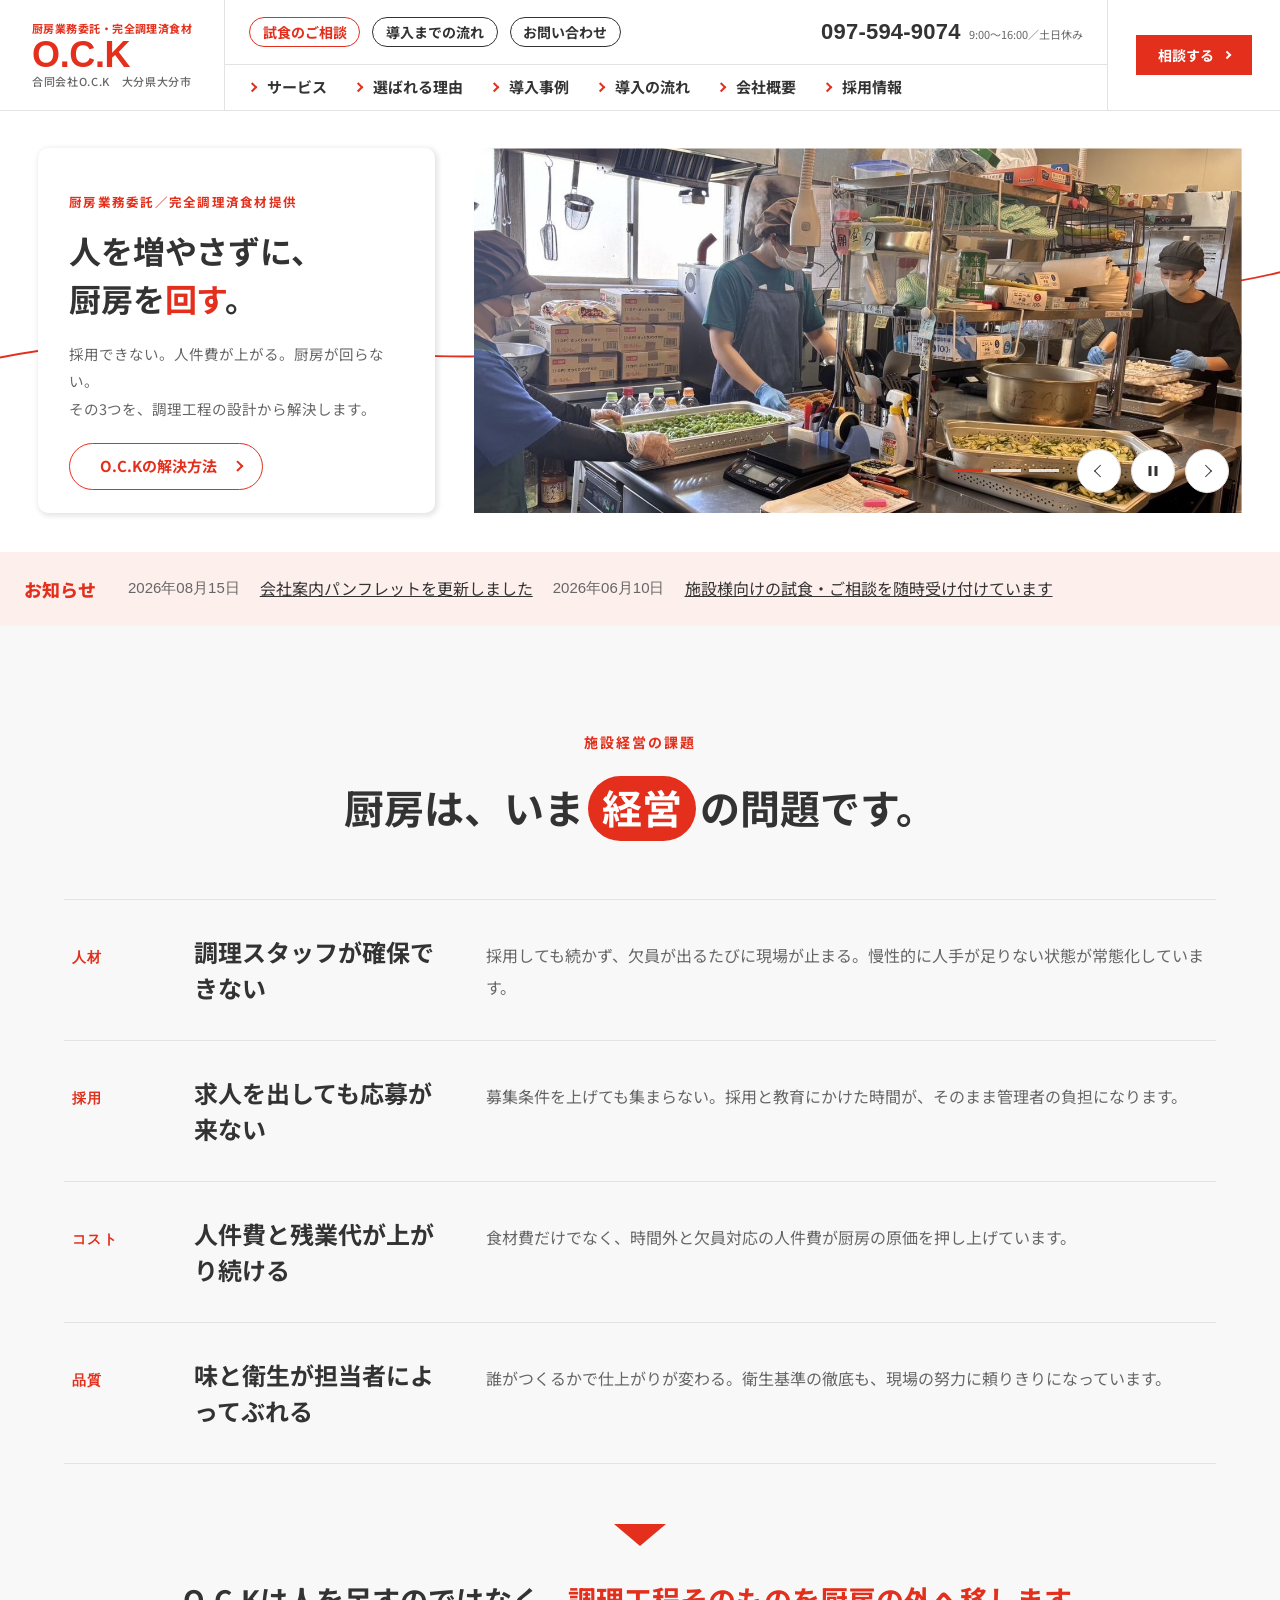
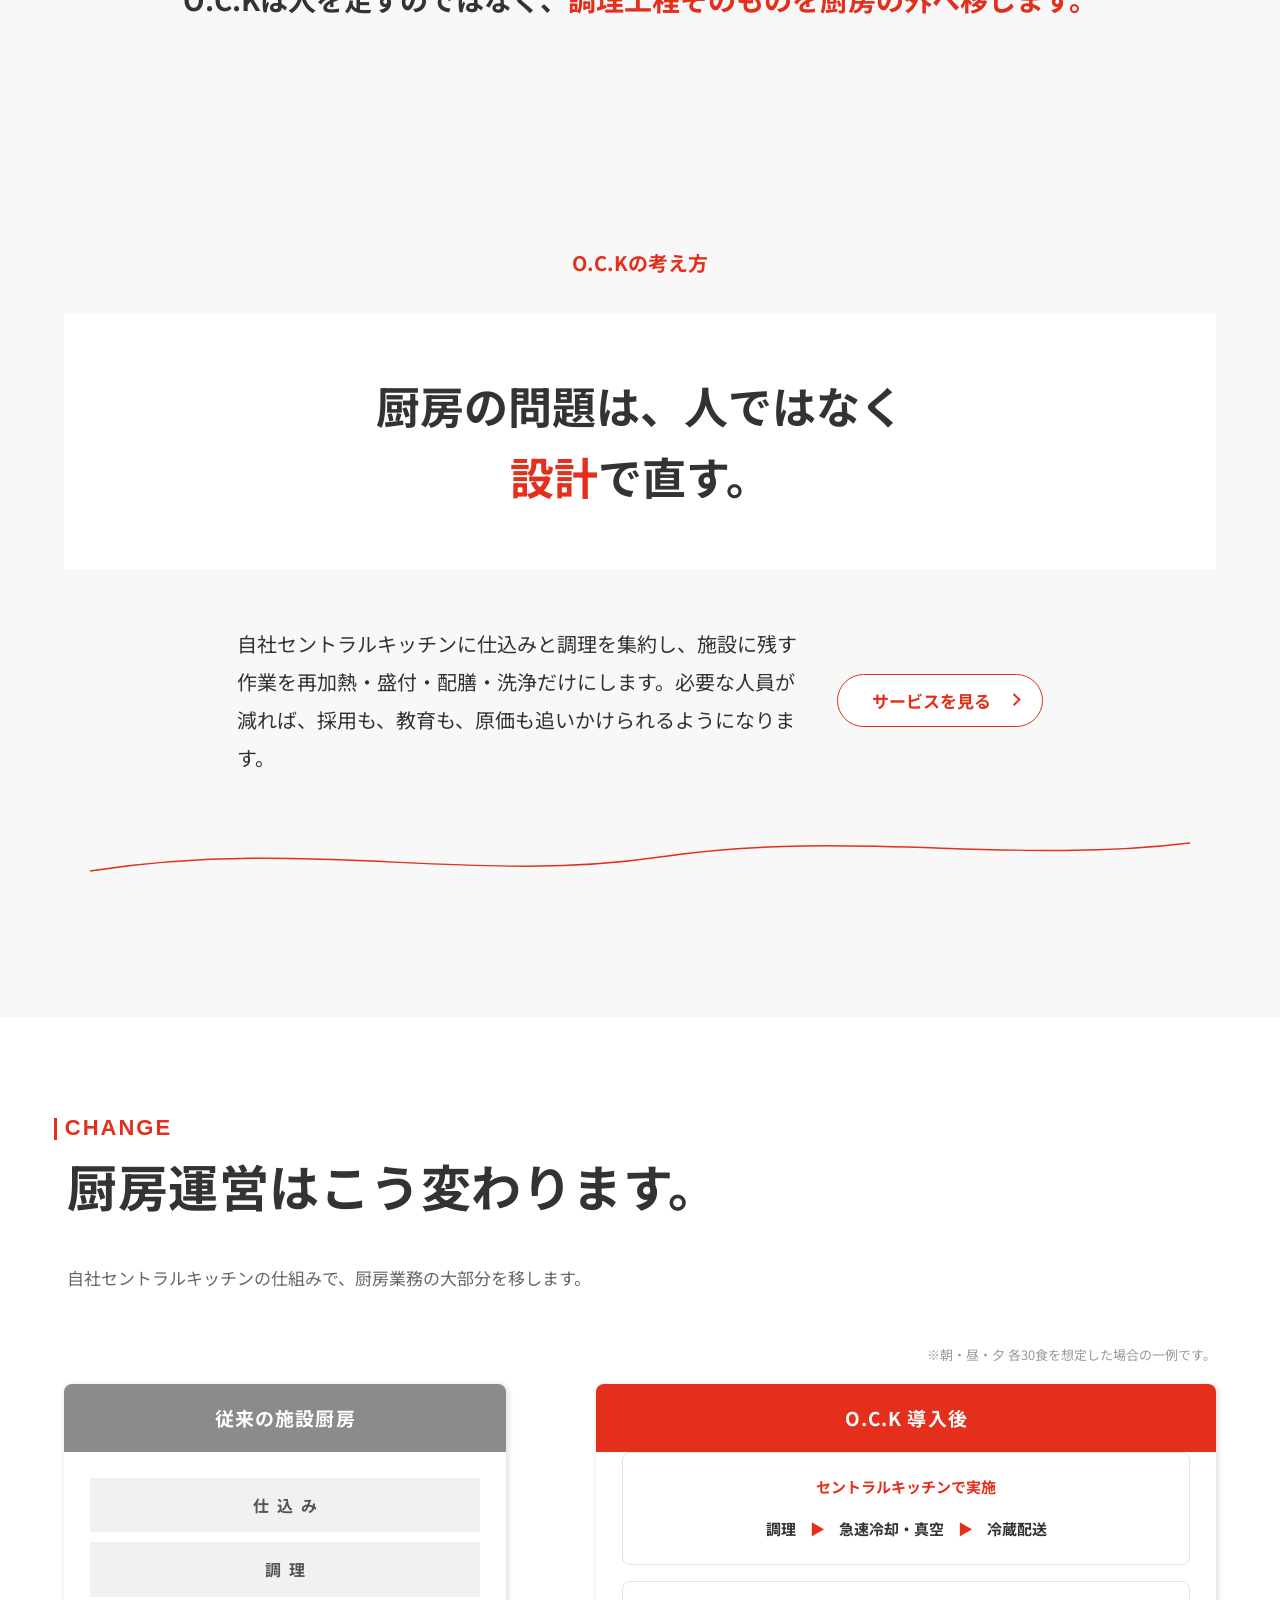
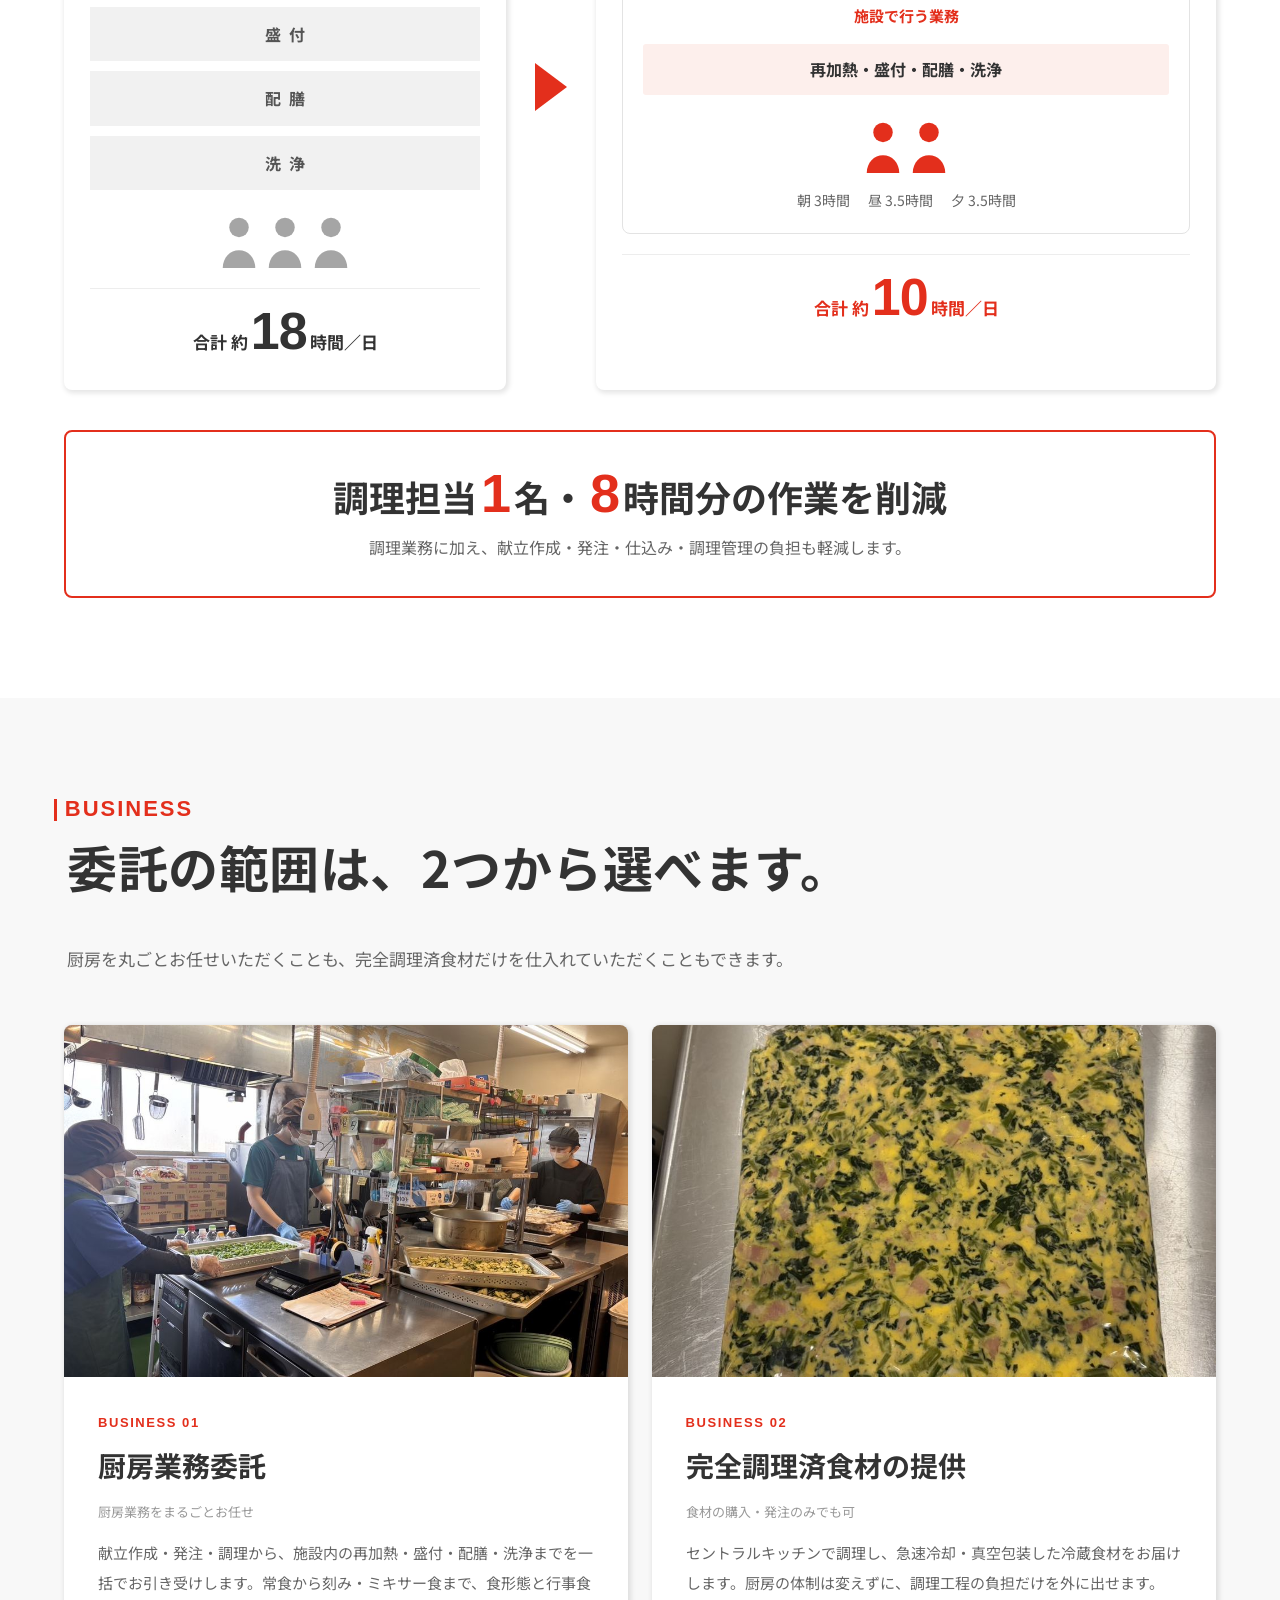
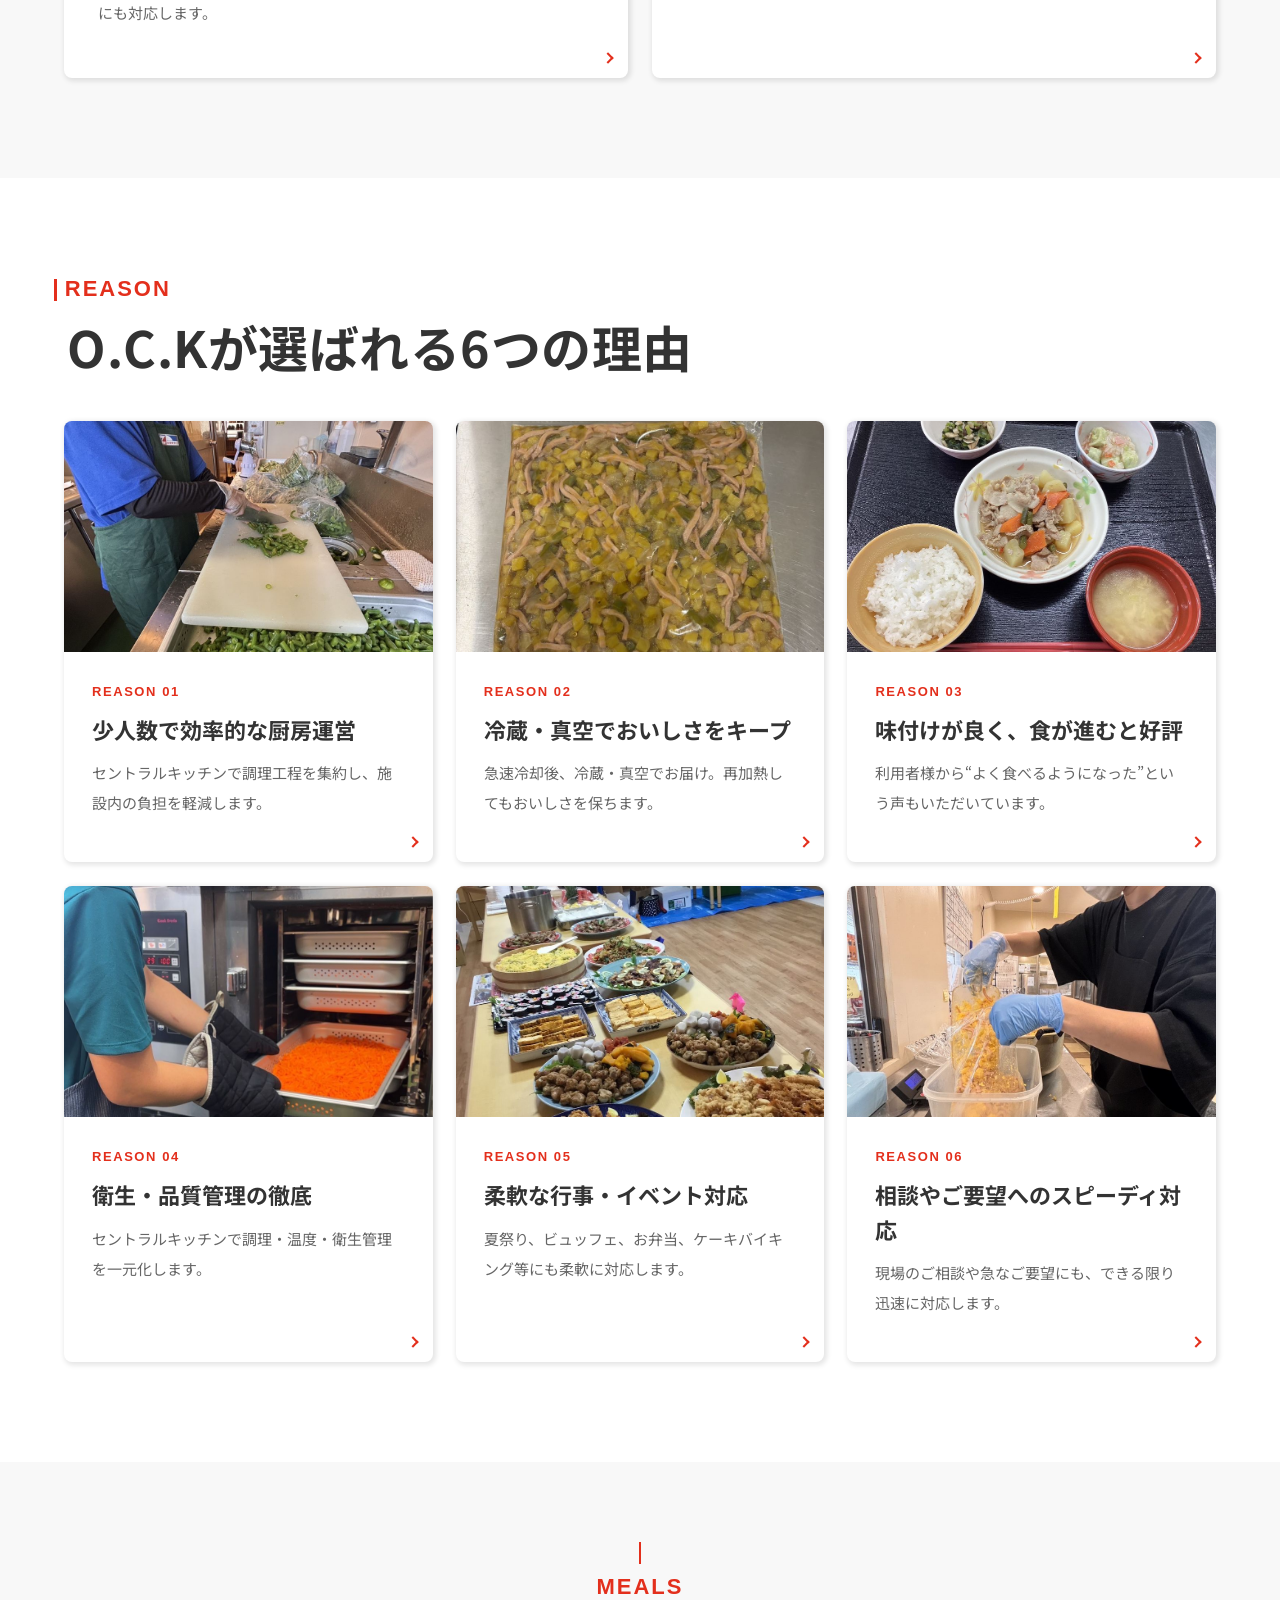
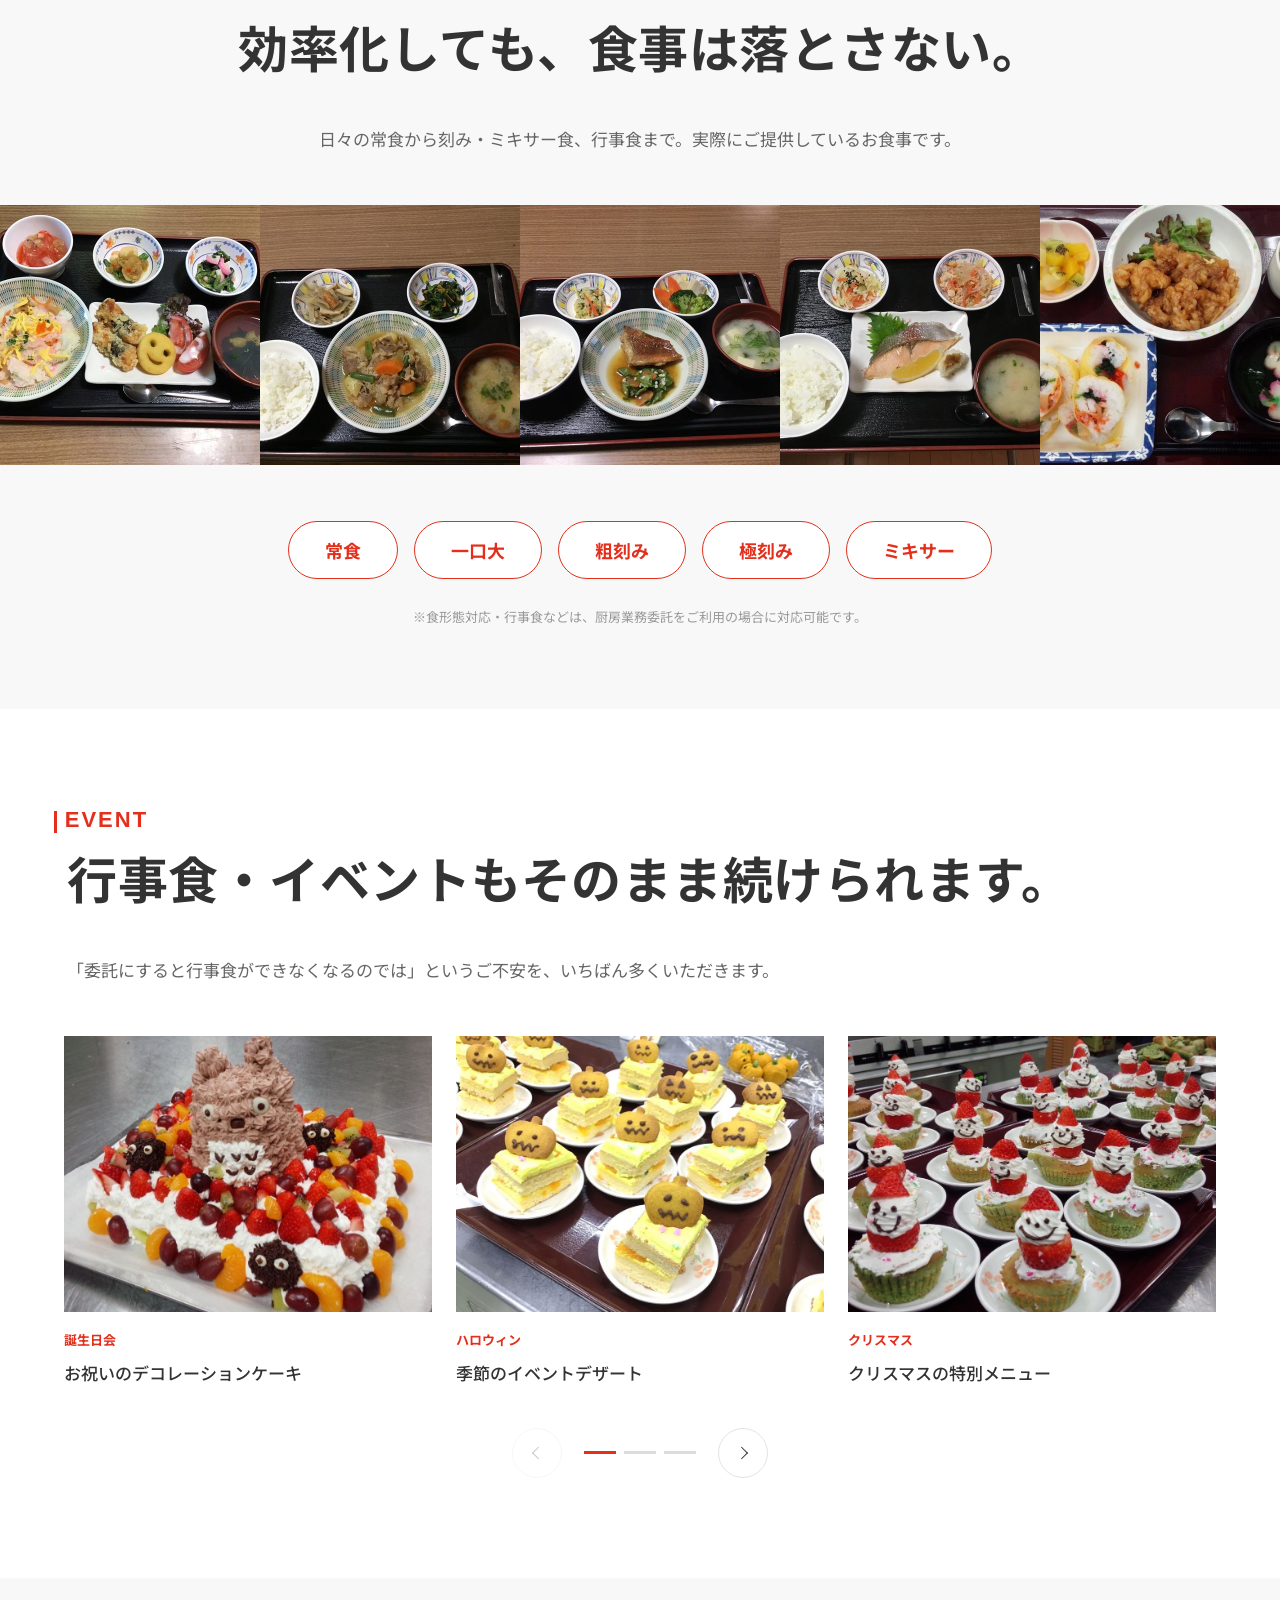
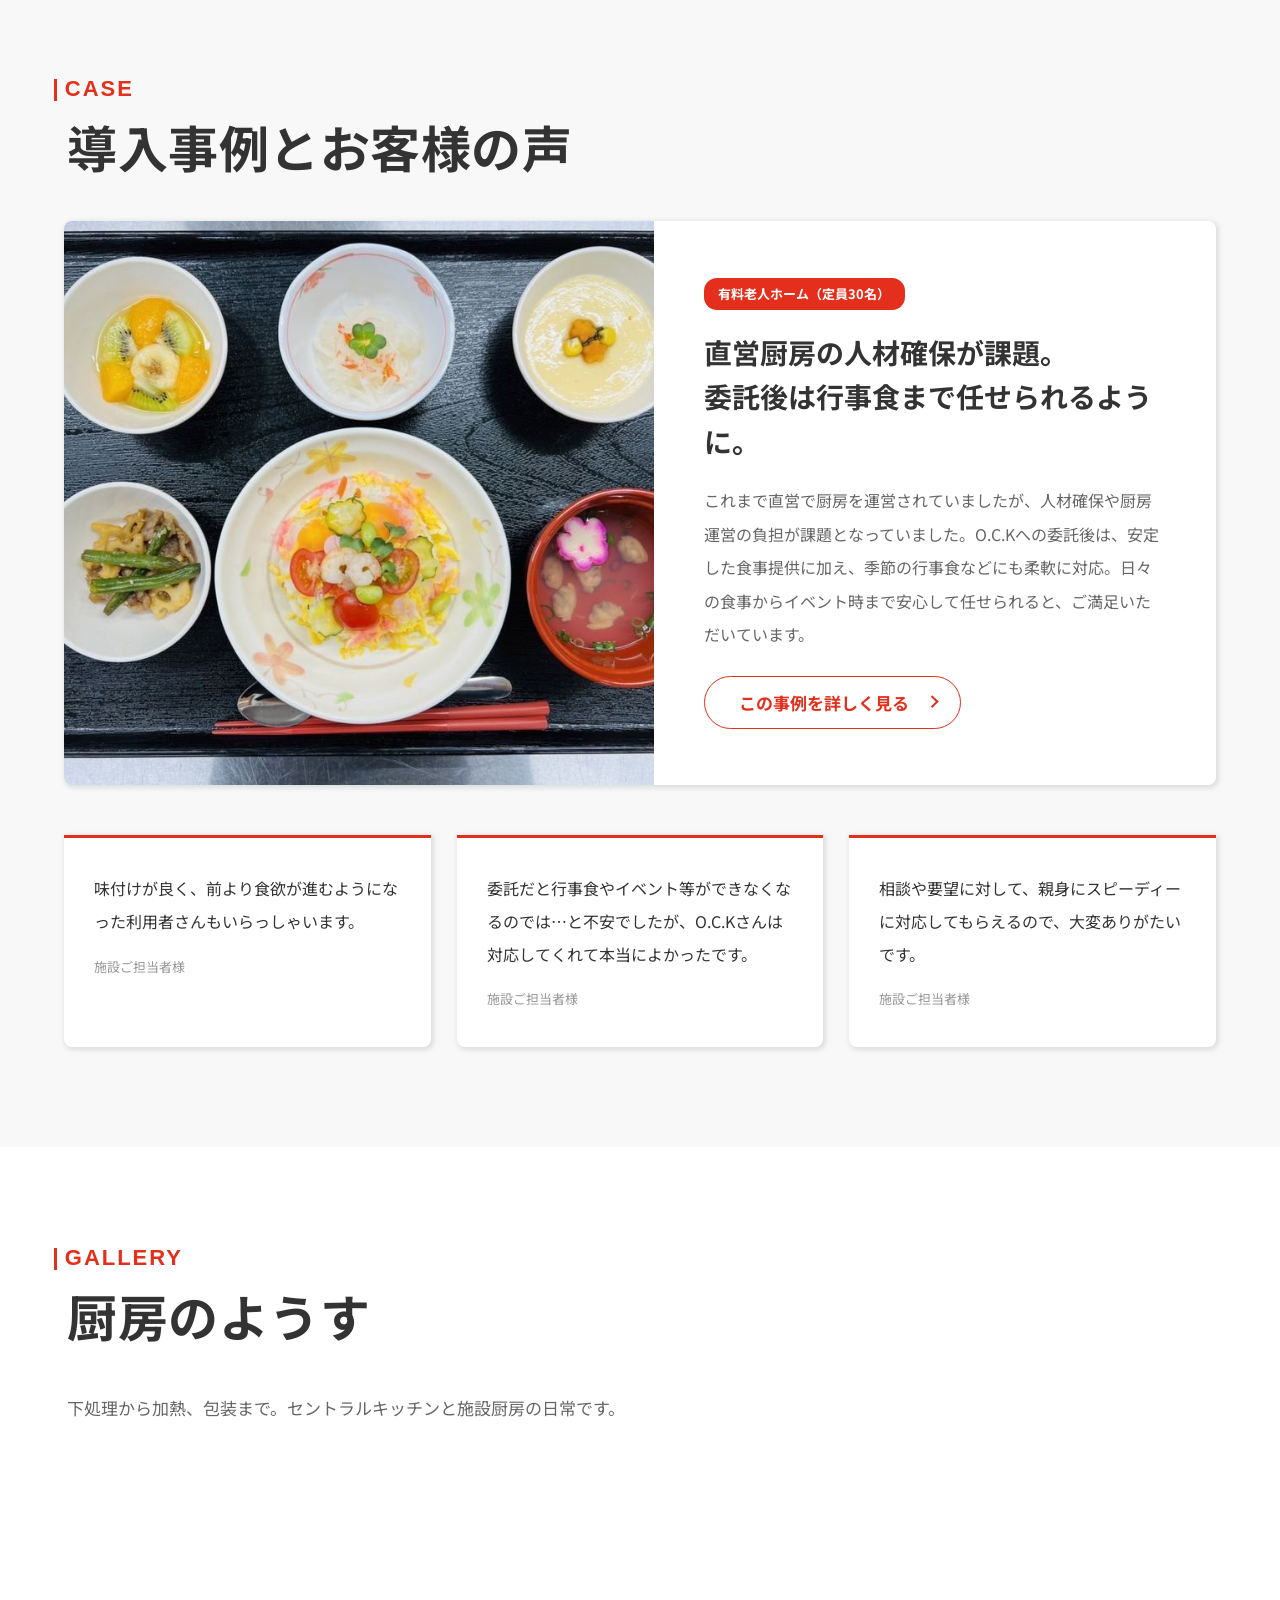
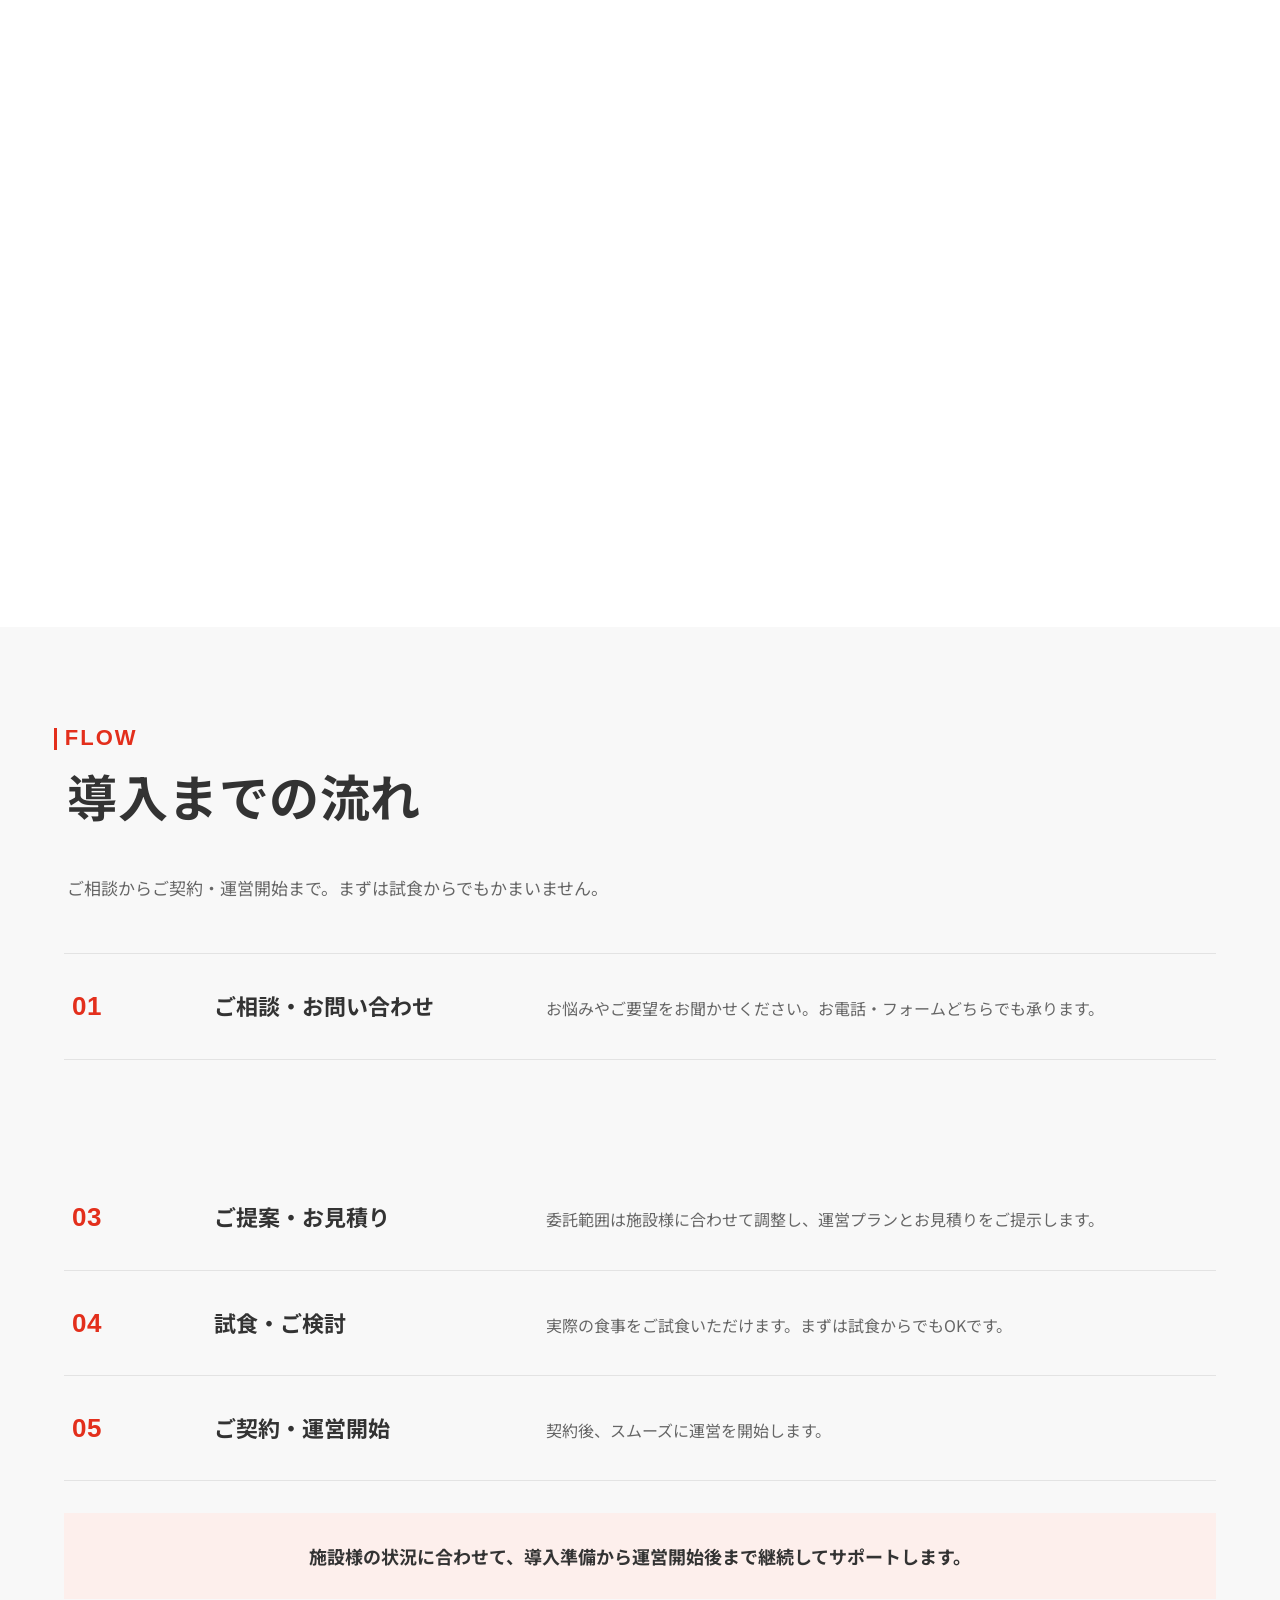
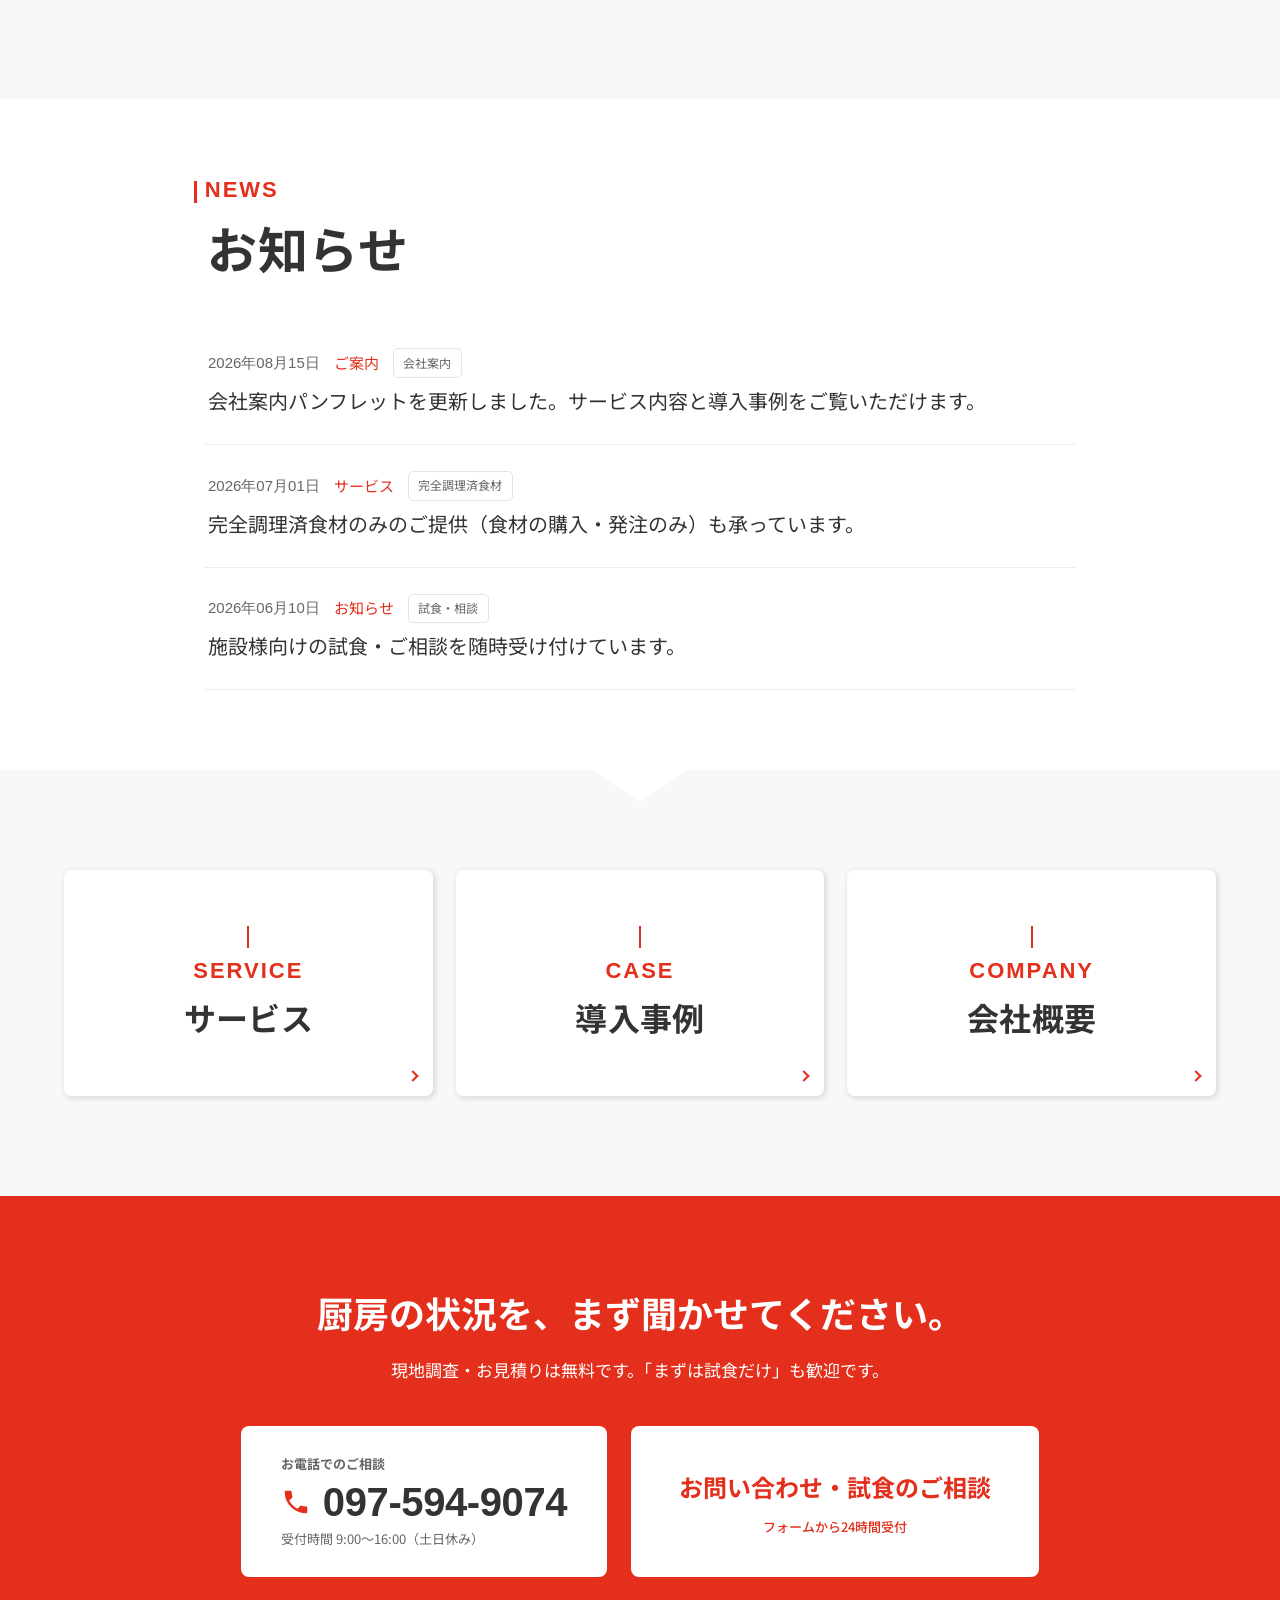
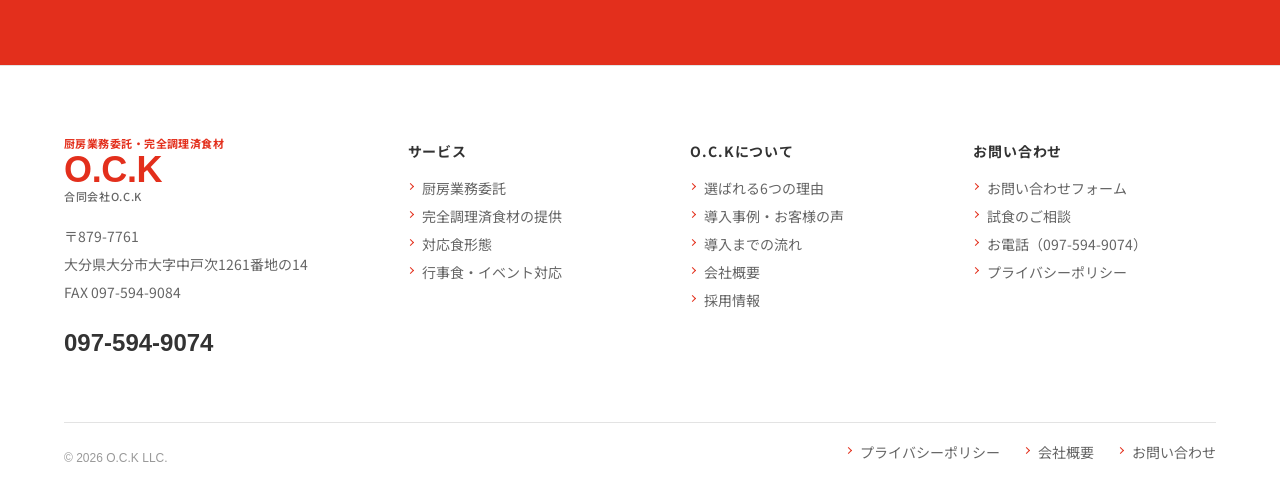
==== index.html @ 6f9fec94 "合同会社O.C.Kのコーポレートサイトを追加 ajinomoto.co.jp の実CSSを参照してデザイン言語を移植し、ブランドレッド #E32F1C で構成した静的サイト（全9ページ）。  サイトの" ====
<!DOCTYPE html>
<html lang="ja">
<head>
<meta charset="UTF-8">
<meta name="viewport" content="width=device-width,initial-scale=1">
<title>合同会社O.C.K｜人を増やさずに、厨房を回す。施設厨房の業務委託・完全調理済食材（大分市）</title>
<meta name="description" content="採用できない、人件費が上がる、厨房が回らない。合同会社O.C.Kは自社セントラルキッチンに調理工程を集約し、施設厨房を少人数で運営できる形に組み替えます。厨房業務委託／完全調理済食材提供。大分県大分市。">
<meta property="og:title" content="合同会社O.C.K｜人を増やさずに、厨房を回す。">
<meta property="og:description" content="施設厨房の人材・採用・コスト・品質の課題を、調理工程の設計から解決します。">
<meta property="og:type" content="website">
<meta property="og:image" content="assets/img/banner-01.jpg">
<link rel="preconnect" href="https://fonts.googleapis.com">
<link rel="preconnect" href="https://fonts.gstatic.com" crossorigin>
<link href="https://fonts.googleapis.com/css2?family=Noto+Sans+JP:wght@400;500;700;900&display=swap" rel="stylesheet">
<link rel="icon" href="assets/img/favicon.svg" type="image/svg+xml">
<link rel="stylesheet" href="assets/css/style.css">
</head>
<body>

<div class="home-guide">
  <a href="#gnav">共通メニューに移動</a>
  <a href="#main">ページ本文に移動</a>
  <a href="#footer">フッターに移動</a>
</div>

<div class="Progress" aria-hidden="true"></div>

<!-- ===================== header ===================== -->
<header class="Header">
  <div class="Header__grid">
    <a class="Logo" href="index.html">
      <span class="Logo__tag">厨房業務委託・完全調理済食材</span>
      <span class="Logo__mark">O.C.K</span>
      <span class="Logo__name">合同会社O.C.K　大分県大分市</span>
    </a>

    <div class="Header__main">
      <div class="Header__util">
        <a class="pill pill--red" href="contact.html#shishoku">試食のご相談</a>
        <a class="pill pill--ink" href="flow.html">導入までの流れ</a>
        <a class="pill pill--ink" href="contact.html">お問い合わせ</a>
        <a class="tel" href="tel:0975949074"><b>097-594-9074</b><span>9:00〜16:00／土日休み</span></a>
      </div>
      <nav class="Gnav" id="gnav" aria-label="グローバルナビゲーション">
        <ul class="Gnav__list">
          <li><a href="service.html">サービス</a></li>
          <li><a href="reason.html">選ばれる理由</a></li>
          <li><a href="case.html">導入事例</a></li>
          <li><a href="flow.html">導入の流れ</a></li>
          <li><a href="company.html">会社概要</a></li>
          <li><a href="recruit.html">採用情報</a></li>
        </ul>
      </nav>
    </div>

    <div class="Header__end">
      <a class="btn-contact" href="contact.html">相談する</a>
    </div>

    <button class="Menubtn" type="button" aria-label="メニューを開く" aria-expanded="false" aria-controls="gnav">
      <span></span><span></span><span></span><i>MENU</i>
    </button>
  </div>
</header>

<main id="main" class="Main">

  <!-- ===================== main visual ===================== -->
  <section id="mainv" aria-label="メインビジュアル">
    <svg class="line" viewBox="0 0 1440 200" preserveAspectRatio="none" aria-hidden="true">
      <path d="M0,148 C286,104 470,182 742,126 C982,76 1216,116 1440,74"/>
    </svg>

    <ul class="slide">
      <li class="is-active">
        <div class="banner"><img src="assets/img/banner-01.jpg" alt="O.C.Kのスタッフが施設厨房で作業している様子"></div>
        <div class="message">
          <p class="eyebrow">厨房業務委託／完全調理済食材提供</p>
          <h2>人を増やさずに、<br>厨房を<em>回す</em>。</h2>
          <p>採用できない。人件費が上がる。厨房が回らない。<br>その3つを、調理工程の設計から解決します。</p>
          <div class="common_btn"><a href="service.html">O.C.Kの解決方法</a></div>
        </div>
      </li>
      <li>
        <div class="banner"><img src="assets/img/banner-02.jpg" alt="施設で提供されている食事の一例"></div>
        <div class="message">
          <p class="eyebrow">導入効果</p>
          <h2>1日<span class="num">18</span>時間の厨房作業を、<br><em><span class="num">10</span></em>時間に。</h2>
          <p>調理担当1名・8時間分の作業を削減。<br>献立作成・発注・仕込みの負担も軽くなります。</p>
          <div class="common_btn"><a href="#change">数字で見る導入効果</a></div>
        </div>
      </li>
      <li>
        <div class="banner"><img src="assets/img/banner-03.jpg" alt="行事食として提供したデコレーションケーキ"></div>
        <div class="message">
          <p class="eyebrow">品質・行事食</p>
          <h2>効率化しても、<br><em>味と行事食</em>は落とさない。</h2>
          <p>急速冷却・真空・冷蔵でお届け。刻み・ミキサー食から、<br>夏祭りのビュッフェまで対応します。</p>
          <div class="common_btn"><a href="reason.html">選ばれる6つの理由</a></div>
        </div>
      </li>
    </ul>

    <div class="mv-ctrl">
      <div class="dots" role="tablist" aria-label="スライド切り替え"></div>
      <button class="prev" type="button" aria-label="前のスライド"></button>
      <button class="toggle" type="button" aria-label="スライドを停止"></button>
      <button class="next" type="button" aria-label="次のスライド"></button>
    </div>
  </section>

  <!-- ===================== notices ===================== -->
  <section class="important_notices" aria-label="お知らせ">
    <div class="inner">
      <h2>お知らせ</h2>
      <dl>
        <dt>2026年08月15日</dt>
        <dd><a href="contact.html">会社案内パンフレットを更新しました</a></dd>
        <dt>2026年06月10日</dt>
        <dd><a href="contact.html#shishoku">施設様向けの試食・ご相談を随時受け付けています</a></dd>
      </dl>
    </div>
  </section>

  <!-- ===================== 施設経営の課題 ===================== -->
  <section class="issue">
    <div class="inner">
      <div class="issue__head rv">
        <p class="eyebrow">施設経営の課題</p>
        <h2>厨房は、いま<mark>経営</mark>の問題です。</h2>
      </div>

      <ul class="issue__list" data-stagger="90">
        <li class="rv">
          <span class="n">人材</span>
          <h3>調理スタッフが確保できない</h3>
          <p>採用しても続かず、欠員が出るたびに現場が止まる。慢性的に人手が足りない状態が常態化しています。</p>
        </li>
        <li class="rv">
          <span class="n">採用</span>
          <h3>求人を出しても応募が来ない</h3>
          <p>募集条件を上げても集まらない。採用と教育にかけた時間が、そのまま管理者の負担になります。</p>
        </li>
        <li class="rv">
          <span class="n">コスト</span>
          <h3>人件費と残業代が上がり続ける</h3>
          <p>食材費だけでなく、時間外と欠員対応の人件費が厨房の原価を押し上げています。</p>
        </li>
        <li class="rv">
          <span class="n">品質</span>
          <h3>味と衛生が担当者によってぶれる</h3>
          <p>誰がつくるかで仕上がりが変わる。衛生基準の徹底も、現場の努力に頼りきりになっています。</p>
        </li>
      </ul>

      <div class="issue__answer rv">
        <div class="arrow" aria-hidden="true"></div>
        <p>O.C.Kは人を足すのではなく、<em>調理工程そのものを厨房の外へ移します。</em></p>
      </div>
    </div>
  </section>

  <!-- ===================== 考え方（wipe reveal） ===================== -->
  <section class="asv">
    <div class="inner">
      <p class="asv__lead rv">O.C.Kの考え方</p>
      <div class="asv__statement" data-stagger="520" data-drift="46">
        <span class="cover">厨房の問題は、人ではなく</span><br>
        <span class="cover"><em>設計</em>で直す。</span>
      </div>
      <div class="asv__under">
        <p class="rv">自社セントラルキッチンに仕込みと調理を集約し、施設に残す作業を再加熱・盛付・配膳・洗浄だけにします。必要な人員が減れば、採用も、教育も、原価も追いかけられるようになります。</p>
        <div class="common_btn rv"><a href="service.html">サービスを見る</a></div>
      </div>
      <svg class="wave" viewBox="0 0 1100 60" preserveAspectRatio="none" aria-hidden="true">
        <path d="M0,44 C220,10 380,58 570,30 C760,2 920,38 1100,16"/>
      </svg>
    </div>
  </section>

  <!-- ===================== 導入効果 ===================== -->
  <section class="sec" id="change">
    <div class="inner">
      <h2 class="common_title rv"><span class="lbl">CHANGE</span>厨房運営はこう変わります。</h2>
      <p class="sec-lead rv">自社セントラルキッチンの仕組みで、厨房業務の大部分を移します。</p>
      <p class="ba__note rv">※朝・昼・夕 各30食を想定した場合の一例です。</p>

      <div class="ba rv">
        <div class="ba__col ba__col--before">
          <h3>従来の施設厨房</h3>
          <ul class="ba__steps"><li>仕込み</li><li>調理</li><li>盛付</li><li>配膳</li><li>洗浄</li></ul>
          <div class="ba__people" aria-hidden="true">
            <svg viewBox="0 0 24 32" fill="#a5a5a5"><circle cx="12" cy="7" r="6"/><path d="M2 32c0-6.5 4.5-11 10-11s10 4.5 10 11z"/></svg>
            <svg viewBox="0 0 24 32" fill="#a5a5a5"><circle cx="12" cy="7" r="6"/><path d="M2 32c0-6.5 4.5-11 10-11s10 4.5 10 11z"/></svg>
            <svg viewBox="0 0 24 32" fill="#a5a5a5"><circle cx="12" cy="7" r="6"/><path d="M2 32c0-6.5 4.5-11 10-11s10 4.5 10 11z"/></svg>
          </div>
          <p class="ba__total">合計 約<b data-count="18">0</b>時間／日</p>
        </div>

        <div class="ba__arrow" aria-hidden="true"><span></span></div>

        <div class="ba__col ba__col--after">
          <h3>O.C.K 導入後</h3>
          <div class="ba__box">
            <h4>セントラルキッチンで実施</h4>
            <ul class="ba__chain"><li>調理</li><li class="sep">▶</li><li>急速冷却・真空</li><li class="sep">▶</li><li>冷蔵配送</li></ul>
          </div>
          <div class="ba__box">
            <h4>施設で行う業務</h4>
            <p class="ba__inhouse">再加熱・盛付・配膳・洗浄</p>
            <div class="ba__people" aria-hidden="true">
              <svg viewBox="0 0 24 32" fill="#e32f1c"><circle cx="12" cy="7" r="6"/><path d="M2 32c0-6.5 4.5-11 10-11s10 4.5 10 11z"/></svg>
              <svg viewBox="0 0 24 32" fill="#e32f1c"><circle cx="12" cy="7" r="6"/><path d="M2 32c0-6.5 4.5-11 10-11s10 4.5 10 11z"/></svg>
            </div>
            <ul class="ba__hours"><li>朝 3時間</li><li>昼 3.5時間</li><li>夕 3.5時間</li></ul>
          </div>
          <p class="ba__total">合計 約<b data-count="10">0</b>時間／日</p>
        </div>
      </div>

      <div class="cut rv">
        <strong>調理担当<b data-count="1">0</b>名・<b data-count="8">0</b>時間分の作業を削減</strong>
        <p>調理業務に加え、献立作成・発注・仕込み・調理管理の負担も軽減します。</p>
      </div>
    </div>
  </section>

  <!-- ===================== 事業 ===================== -->
  <section class="sec sec--grey">
    <div class="inner">
      <h2 class="common_title rv"><span class="lbl">BUSINESS</span>委託の範囲は、2つから選べます。</h2>
      <p class="sec-lead rv">厨房を丸ごとお任せいただくことも、完全調理済食材だけを仕入れていただくこともできます。</p>

      <ul class="cards cards--2 biz" data-stagger="140">
        <li class="rv">
          <a class="card" href="service.html#itaku">
            <span class="card__img"><img src="assets/img/kitchen-wide-sq.jpg" alt="施設厨房で作業するスタッフ" loading="lazy"></span>
            <span class="card__body">
              <span class="card__no">BUSINESS 01</span>
              <h3>厨房業務委託</h3>
              <span class="sub">厨房業務をまるごとお任せ</span>
              <p>献立作成・発注・調理から、施設内の再加熱・盛付・配膳・洗浄までを一括でお引き受けします。常食から刻み・ミキサー食まで、食形態と行事食にも対応します。</p>
            </span>
          </a>
        </li>
        <li class="rv">
          <a class="card" href="service.html#shokuzai">
            <span class="card__img"><img src="assets/img/pack-02.jpg" alt="真空包装された完全調理済食材" loading="lazy"></span>
            <span class="card__body">
              <span class="card__no">BUSINESS 02</span>
              <h3>完全調理済食材の提供</h3>
              <span class="sub">食材の購入・発注のみでも可</span>
              <p>セントラルキッチンで調理し、急速冷却・真空包装した冷蔵食材をお届けします。厨房の体制は変えずに、調理工程の負担だけを外に出せます。</p>
            </span>
          </a>
        </li>
      </ul>
    </div>
  </section>

  <!-- ===================== 6つの理由 ===================== -->
  <section class="sec">
    <div class="inner">
      <h2 class="common_title rv"><span class="lbl">REASON</span>O.C.Kが選ばれる6つの理由</h2>

      <ul class="cards" data-stagger="100">
        <li class="rv">
          <a class="card" href="reason.html">
            <span class="card__img"><img src="assets/img/kitchen-cut.jpg" alt="セントラルキッチンでの下処理作業" loading="lazy"></span>
            <span class="card__body">
              <span class="card__no">REASON 01</span>
              <h3>少人数で効率的な厨房運営</h3>
              <p>セントラルキッチンで調理工程を集約し、施設内の負担を軽減します。</p>
            </span>
          </a>
        </li>
        <li class="rv">
          <a class="card" href="reason.html">
            <span class="card__img"><img src="assets/img/pack-01.jpg" alt="急速冷却・真空包装された食材" loading="lazy"></span>
            <span class="card__body">
              <span class="card__no">REASON 02</span>
              <h3>冷蔵・真空でおいしさをキープ</h3>
              <p>急速冷却後、冷蔵・真空でお届け。再加熱してもおいしさを保ちます。</p>
            </span>
          </a>
        </li>
        <li class="rv">
          <a class="card" href="reason.html">
            <span class="card__img"><img src="assets/img/meal-02.jpg" alt="施設で提供される定食の一例" loading="lazy"></span>
            <span class="card__body">
              <span class="card__no">REASON 03</span>
              <h3>味付けが良く、食が進むと好評</h3>
              <p>利用者様から“よく食べるようになった”という声もいただいています。</p>
            </span>
          </a>
        </li>
        <li class="rv">
          <a class="card" href="reason.html">
            <span class="card__img"><img src="assets/img/kitchen-oven.jpg" alt="スチームコンベクションオーブンでの加熱調理" loading="lazy"></span>
            <span class="card__body">
              <span class="card__no">REASON 04</span>
              <h3>衛生・品質管理の徹底</h3>
              <p>セントラルキッチンで調理・温度・衛生管理を一元化します。</p>
            </span>
          </a>
        </li>
        <li class="rv">
          <a class="card" href="reason.html">
            <span class="card__img"><img src="assets/img/buffet-01.jpg" alt="施設のビュッフェイベントの様子" loading="lazy"></span>
            <span class="card__body">
              <span class="card__no">REASON 05</span>
              <h3>柔軟な行事・イベント対応</h3>
              <p>夏祭り、ビュッフェ、お弁当、ケーキバイキング等にも柔軟に対応します。</p>
            </span>
          </a>
        </li>
        <li class="rv">
          <a class="card" href="reason.html">
            <span class="card__img"><img src="assets/img/kitchen-weigh.jpg" alt="食材を計量するスタッフ" loading="lazy"></span>
            <span class="card__body">
              <span class="card__no">REASON 06</span>
              <h3>相談やご要望へのスピーディ対応</h3>
              <p>現場のご相談や急なご要望にも、できる限り迅速に対応します。</p>
            </span>
          </a>
        </li>
      </ul>
    </div>
  </section>

  <!-- ===================== 食事の帯 ===================== -->
  <section class="sec sec--grey sec--tight">
    <div class="inner">
      <h2 class="common_title common_title--center rv"><span class="lbl">MEALS</span>効率化しても、食事は落とさない。</h2>
      <p class="sec-lead rv">日々の常食から刻み・ミキサー食、行事食まで。実際にご提供しているお食事です。</p>
    </div>
    <div class="marquee" aria-label="提供している食事の写真">
      <ul class="marquee__track">
        <li><img src="assets/img/strip-01.jpg" alt="日替わり定食" loading="lazy"></li>
        <li><img src="assets/img/strip-02.jpg" alt="煮物を中心とした献立" loading="lazy"></li>
        <li><img src="assets/img/strip-03.jpg" alt="焼き魚の定食" loading="lazy"></li>
        <li><img src="assets/img/strip-04.jpg" alt="和食の献立" loading="lazy"></li>
        <li><img src="assets/img/strip-05.jpg" alt="行事の日の献立" loading="lazy"></li>
        <li><img src="assets/img/strip-06.jpg" alt="行楽用のお弁当" loading="lazy"></li>
        <li><img src="assets/img/strip-07.jpg" alt="クリスマスのデザート" loading="lazy"></li>
        <li><img src="assets/img/strip-08.jpg" alt="揚げ物の大皿" loading="lazy"></li>
        <li><img src="assets/img/strip-09.jpg" alt="季節のフルーツ" loading="lazy"></li>
        <li><img src="assets/img/strip-10.jpg" alt="巻き寿司の盛り合わせ" loading="lazy"></li>
      </ul>
    </div>
    <div class="inner">
      <ul class="form-list rv" style="margin-top:5.6rem">
        <li>常食</li><li>一口大</li><li>粗刻み</li><li>極刻み</li><li>ミキサー</li>
      </ul>
      <p class="form-note rv">※食形態対応・行事食などは、厨房業務委託をご利用の場合に対応可能です。</p>
    </div>
  </section>

  <!-- ===================== 行事食 ===================== -->
  <section class="sec">
    <div class="inner">
      <h2 class="common_title rv"><span class="lbl">EVENT</span>行事食・イベントもそのまま続けられます。</h2>
      <p class="sec-lead rv">「委託にすると行事食ができなくなるのでは」というご不安を、いちばん多くいただきます。</p>

      <div class="carousel carousel--3 rv">
        <div class="carousel__viewport">
          <ul class="carousel__track">
            <li><span class="tile"><span class="tile__img"><img src="assets/img/event-08.jpg" alt="デコレーションケーキ" loading="lazy"></span><span class="tile__meta"><span class="ctg">誕生日会</span></span><h3>お祝いのデコレーションケーキ</h3></span></li>
            <li><span class="tile"><span class="tile__img"><img src="assets/img/event-04.jpg" alt="ハロウィンのデザート" loading="lazy"></span><span class="tile__meta"><span class="ctg">ハロウィン</span></span><h3>季節のイベントデザート</h3></span></li>
            <li><span class="tile"><span class="tile__img"><img src="assets/img/event-07.jpg" alt="クリスマスのデザート" loading="lazy"></span><span class="tile__meta"><span class="ctg">クリスマス</span></span><h3>クリスマスの特別メニュー</h3></span></li>
            <li><span class="tile"><span class="tile__img"><img src="assets/img/event-06.jpg" alt="ひな祭りの行事食" loading="lazy"></span><span class="tile__meta"><span class="ctg">ひな祭り</span></span><h3>節句に合わせた行事食</h3></span></li>
            <li><span class="tile"><span class="tile__img"><img src="assets/img/event-02.jpg" alt="行楽弁当" loading="lazy"></span><span class="tile__meta"><span class="ctg">お弁当</span></span><h3>外出・行楽用のお弁当</h3></span></li>
            <li><span class="tile"><span class="tile__img"><img src="assets/img/buffet-03.jpg" alt="ビュッフェ台に並んだ料理" loading="lazy"></span><span class="tile__meta"><span class="ctg">ビュッフェ</span></span><h3>大皿を並べたビュッフェ形式</h3></span></li>
            <li><span class="tile"><span class="tile__img"><img src="assets/img/event-09.jpg" alt="ケーキバイキングのデザート各種" loading="lazy"></span><span class="tile__meta"><span class="ctg">ケーキバイキング</span></span><h3>選ぶ楽しみのあるデザート</h3></span></li>
            <li><span class="tile"><span class="tile__img"><img src="assets/img/buffet-05.jpg" alt="巻き寿司の盛り合わせ" loading="lazy"></span><span class="tile__meta"><span class="ctg">夏祭り</span></span><h3>手巻き寿司・大皿の行事メニュー</h3></span></li>
          </ul>
        </div>
        <div class="carousel__ctrl">
          <button class="carousel__btn carousel__btn--prev" type="button" aria-label="前へ"></button>
          <div class="carousel__dots"></div>
          <button class="carousel__btn carousel__btn--next" type="button" aria-label="次へ"></button>
        </div>
      </div>
    </div>
  </section>

  <!-- ===================== 導入事例 ===================== -->
  <section class="sec sec--grey">
    <div class="inner">
      <h2 class="common_title rv"><span class="lbl">CASE</span>導入事例とお客様の声</h2>

      <div class="case rv">
        <div class="case__img"><img src="assets/img/meal-03.jpg" alt="導入先の施設で提供されている食事" loading="lazy"></div>
        <div class="case__body">
          <span class="case__tag">有料老人ホーム（定員30名）</span>
          <h3>直営厨房の人材確保が課題。<br>委託後は行事食まで任せられるように。</h3>
          <p>これまで直営で厨房を運営されていましたが、人材確保や厨房運営の負担が課題となっていました。O.C.Kへの委託後は、安定した食事提供に加え、季節の行事食などにも柔軟に対応。日々の食事からイベント時まで安心して任せられると、ご満足いただいています。</p>
          <p class="common_btn" style="text-align:left;margin-top:2.4rem"><a href="case.html">この事例を詳しく見る</a></p>
        </div>
      </div>

      <ul class="voice" data-stagger="130">
        <li class="rv">
          <p>味付けが良く、前より食欲が進むようになった利用者さんもいらっしゃいます。</p>
          <p class="who">施設ご担当者様</p>
        </li>
        <li class="rv">
          <p>委託だと行事食やイベント等ができなくなるのでは…と不安でしたが、O.C.Kさんは対応してくれて本当によかったです。</p>
          <p class="who">施設ご担当者様</p>
        </li>
        <li class="rv">
          <p>相談や要望に対して、親身にスピーディーに対応してもらえるので、大変ありがたいです。</p>
          <p class="who">施設ご担当者様</p>
        </li>
      </ul>
    </div>
  </section>

  <!-- ===================== 厨房のようす ===================== -->
  <section class="sec">
    <div class="inner">
      <h2 class="common_title rv"><span class="lbl">GALLERY</span>厨房のようす</h2>
      <p class="sec-lead rv">下処理から加熱、包装まで。セントラルキッチンと施設厨房の日常です。</p>
      <ul class="gallery" data-stagger="80">
        <li class="rv-img"><img src="assets/img/kitchen-wide-sq.jpg" alt="厨房で複数のスタッフが作業する様子" loading="lazy"></li>
        <li class="rv-img"><img src="assets/img/kitchen-cut.jpg" alt="いんげんの下処理" loading="lazy"></li>
        <li class="rv-img"><img src="assets/img/kitchen-weigh.jpg" alt="食材の計量と真空包装" loading="lazy"></li>
        <li class="rv-img"><img src="assets/img/kitchen-fry.jpg" alt="揚げ物の調理" loading="lazy"></li>
        <li class="rv-img"><img src="assets/img/kitchen-tray.jpg" alt="揚げ上がったメンチカツ" loading="lazy"></li>
        <li class="rv-img"><img src="assets/img/kitchen-oven.jpg" alt="スチームコンベクションオーブンでの加熱" loading="lazy"></li>
        <li class="rv-img"><img src="assets/img/pack-03.jpg" alt="真空包装した食材" loading="lazy"></li>
        <li class="rv-img"><img src="assets/img/pack-04.jpg" alt="小分けに包装した完全調理済食材" loading="lazy"></li>
      </ul>
    </div>
  </section>

  <!-- ===================== 導入の流れ ===================== -->
  <section class="sec sec--grey">
    <div class="inner">
      <h2 class="common_title rv"><span class="lbl">FLOW</span>導入までの流れ</h2>
      <p class="sec-lead rv">ご相談からご契約・運営開始まで。まずは試食からでもかまいません。</p>

      <ol class="flow" data-stagger="80">
        <li class="rv"><span class="n">01</span><h3>ご相談・お問い合わせ</h3><p>お悩みやご要望をお聞かせください。お電話・フォームどちらでも承ります。</p></li>
        <li class="rv"><span class="n">02</span><h3>現地調査・ヒアリング</h3><p>厨房設備・食数・食形態を拝見し、最適なプランを検討します。</p></li>
        <li class="rv"><span class="n">03</span><h3>ご提案・お見積り</h3><p>委託範囲は施設様に合わせて調整し、運営プランとお見積りをご提示します。</p></li>
        <li class="rv"><span class="n">04</span><h3>試食・ご検討</h3><p>実際の食事をご試食いただけます。まずは試食からでもOKです。</p></li>
        <li class="rv"><span class="n">05</span><h3>ご契約・運営開始</h3><p>契約後、スムーズに運営を開始します。</p></li>
      </ol>

      <p class="flow-support rv">施設様の状況に合わせて、導入準備から運営開始後まで継続してサポートします。</p>
    </div>
  </section>

  <!-- ===================== ニュース ===================== -->
  <section class="sec sec--tight">
    <div class="inner-narrow">
      <h2 class="common_title rv"><span class="lbl">NEWS</span>お知らせ</h2>
      <ul class="news rv">
        <li><a href="contact.html">
          <span class="news__meta"><time datetime="2026-08-15">2026年08月15日</time><span class="ctg">ご案内</span><span class="genre">会社案内</span></span>
          <span class="news__title">会社案内パンフレットを更新しました。サービス内容と導入事例をご覧いただけます。</span>
        </a></li>
        <li><a href="service.html#shokuzai">
          <span class="news__meta"><time datetime="2026-07-01">2026年07月01日</time><span class="ctg">サービス</span><span class="genre">完全調理済食材</span></span>
          <span class="news__title">完全調理済食材のみのご提供（食材の購入・発注のみ）も承っています。</span>
        </a></li>
        <li><a href="contact.html#shishoku">
          <span class="news__meta"><time datetime="2026-06-10">2026年06月10日</time><span class="ctg">お知らせ</span><span class="genre">試食・相談</span></span>
          <span class="news__title">施設様向けの試食・ご相談を随時受け付けています。</span>
        </a></li>
      </ul>
    </div>
  </section>

  <!-- ===================== link area ===================== -->
  <section class="link_area">
    <div class="inner">
      <ul class="cards" data-stagger="120">
        <li class="rv"><a class="card" href="service.html"><h2 class="common_title common_title--center" style="font-size:3.2rem"><span class="lbl">SERVICE</span>サービス</h2></a></li>
        <li class="rv"><a class="card" href="case.html"><h2 class="common_title common_title--center" style="font-size:3.2rem"><span class="lbl">CASE</span>導入事例</h2></a></li>
        <li class="rv"><a class="card" href="company.html"><h2 class="common_title common_title--center" style="font-size:3.2rem"><span class="lbl">COMPANY</span>会社概要</h2></a></li>
      </ul>
    </div>
  </section>

  <!-- ===================== CTA ===================== -->
  <section class="cta">
    <div class="inner">
      <div class="cta__in">
        <h2 class="rv">厨房の状況を、まず聞かせてください。</h2>
        <p class="rv">現地調査・お見積りは無料です。「まずは試食だけ」も歓迎です。</p>
        <div class="cta__box rv">
          <a class="cta__tel" href="tel:0975949074">
            <span class="lb">お電話でのご相談</span>
            <b><svg viewBox="0 0 24 24" aria-hidden="true"><path d="M6.6 10.8a15.1 15.1 0 0 0 6.6 6.6l2.2-2.2c.3-.3.7-.4 1-.2 1.2.4 2.4.6 3.6.6.6 0 1 .4 1 1V20c0 .6-.4 1-1 1C10.6 21 3 13.4 3 4c0-.6.4-1 1-1h3.5c.6 0 1 .4 1 1 0 1.3.2 2.5.6 3.6.1.4 0 .8-.2 1z"/></svg>097-594-9074</b>
            <span>受付時間 9:00〜16:00（土日休み）</span>
          </a>
          <a class="cta__btn" href="contact.html">
            <strong>お問い合わせ・試食のご相談</strong>
            <span>フォームから24時間受付</span>
          </a>
        </div>
      </div>
    </div>
  </section>

</main>

<!-- ===================== footer ===================== -->
<footer id="footer" class="Footer">
  <div class="inner">
    <div class="Footer__guide">
      <div class="Footer__brand">
        <a class="Logo" href="index.html">
          <span class="Logo__tag">厨房業務委託・完全調理済食材</span>
          <span class="Logo__mark">O.C.K</span>
          <span class="Logo__name">合同会社O.C.K</span>
        </a>
        <address>
          〒879-7761<br>
          大分県大分市大字中戸次1261番地の14<br>
          FAX 097-594-9084
        </address>
        <a class="tel" href="tel:0975949074">097-594-9074</a>
      </div>
      <div>
        <h3>サービス</h3>
        <ul>
          <li><a href="service.html#itaku">厨房業務委託</a></li>
          <li><a href="service.html#shokuzai">完全調理済食材の提供</a></li>
          <li><a href="service.html#form">対応食形態</a></li>
          <li><a href="service.html#event">行事食・イベント対応</a></li>
        </ul>
      </div>
      <div>
        <h3>O.C.Kについて</h3>
        <ul>
          <li><a href="reason.html">選ばれる6つの理由</a></li>
          <li><a href="case.html">導入事例・お客様の声</a></li>
          <li><a href="flow.html">導入までの流れ</a></li>
          <li><a href="company.html">会社概要</a></li>
          <li><a href="recruit.html">採用情報</a></li>
        </ul>
      </div>
      <div>
        <h3>お問い合わせ</h3>
        <ul>
          <li><a href="contact.html">お問い合わせフォーム</a></li>
          <li><a href="contact.html#shishoku">試食のご相談</a></li>
          <li><a href="tel:0975949074">お電話（097-594-9074）</a></li>
          <li><a href="privacy.html">プライバシーポリシー</a></li>
        </ul>
      </div>
    </div>
    <div class="Footer__foot">
      <small>&copy; 2026 O.C.K LLC.</small>
      <ul>
        <li><a href="privacy.html">プライバシーポリシー</a></li>
        <li><a href="company.html">会社概要</a></li>
        <li><a href="contact.html">お問い合わせ</a></li>
      </ul>
    </div>
  </div>
</footer>

<button class="pagetop" type="button" aria-label="ページ上部へ戻る"></button>
<script src="assets/js/main.js"></script>
</body>
</html>
---- assets/css/style.css ----
@charset "utf-8";
/* =========================================================
   合同会社 O.C.K
   Visual system transcribed from ajinomoto.co.jp
   - html 62.5% / rem grid, .inner 1200px
   - .common_btn : outlined pill + red chevron
   - .cover      : white curtain wipe reveal
   - .notch      : white triangle cut into a grey band
   - offset shadow .1em .1em .3em .1em rgba(0,0,0,.1), radius .5em
   Accent red #E32F1C (client supplied)
   ========================================================= */

:root{
  --red:#e32f1c;
  --red-deep:#c0230f;
  --red-pale:#fdefec;
  --ink:#333;
  --ink-sub:#666;
  --ink-mute:#999;
  --line:#ededed;
  --line-2:#e3e3e3;
  --grey:#f8f8f8;
  --shadow:.1em .1em .3em .1em rgba(0,0,0,.1);
  --radius:.5em;
  --inner:1200px;
  --font:'Noto Sans JP','UD新ゴ M',メイリオ,Meiryo,'Hiragino Kaku Gothic Pro',Arial,sans-serif;
  --header:11rem;
}

*,*::before,*::after{box-sizing:border-box}
html{font-size:62.5%;scroll-behavior:smooth;scroll-padding-top:12rem}
body{
  margin:0;font-family:var(--font);font-size:1.6rem;line-height:1.9;color:var(--ink);
  background:#fff;overflow-x:clip;-webkit-font-smoothing:antialiased;
}
img{max-width:100%;height:auto;vertical-align:bottom}
a{color:inherit;text-decoration:none;transition:.3s}
ul,ol{margin:0;padding:0;list-style:none}
h1,h2,h3,h4,p,figure,dl,dd,blockquote{margin:0}
button{font:inherit;color:inherit;background:none;border:0;cursor:pointer}
table{border-collapse:collapse;width:100%}
:focus-visible{outline:2px solid var(--red);outline-offset:3px}

.inner{max-width:var(--inner);margin:0 auto;padding:0 2.4rem}
.inner-narrow{max-width:92rem;margin:0 auto;padding:0 2.4rem}

/* skip links */
.home-guide a{position:absolute;left:-9999px;z-index:9999;background:var(--red);color:#fff;padding:1rem 2rem;font-size:1.3rem}
.home-guide a:focus{left:0;top:0}

/* =========================================================
   Header — bordered cell grid (ajinomoto lockup)
   ========================================================= */
.Header{
  position:fixed;top:0;left:0;width:100%;z-index:1000;background:#fff;
  border-bottom:1px solid var(--line-2);
}
.Progress{
  position:fixed;top:0;left:0;height:3px;width:100%;z-index:1200;background:var(--red);
  transform:scaleX(0);transform-origin:left;will-change:transform;
}
.Header__grid{display:flex;align-items:stretch;min-height:11rem}

.Logo{
  display:flex;flex-direction:column;justify-content:center;gap:.2rem;
  flex:0 0 auto;padding:1.6rem 3.2rem 1.6rem 3.2rem;border-right:1px solid var(--line-2);
}
.Logo:hover{opacity:1}
.Logo__tag{font-size:1.1rem;font-weight:700;letter-spacing:.04em;color:var(--red);line-height:1}
.Logo__mark{
  font-family:Arial,Helvetica,sans-serif;font-weight:700;font-size:3.6rem;line-height:1.05;
  letter-spacing:-.01em;color:var(--red);
}
.Logo__name{font-size:1.1rem;font-weight:500;color:var(--ink-sub);letter-spacing:.06em;line-height:1}

.Header__main{flex:1 1 auto;display:flex;flex-direction:column;min-width:0}
.Header__util{
  display:flex;align-items:center;gap:1.2rem;padding:1.1rem 2.4rem;
  border-bottom:1px solid var(--line-2);
}
.pill{
  display:inline-block;font-size:1.4rem;font-weight:700;line-height:1.6;
  border:1px solid currentColor;border-radius:3em;padding:.2em .9em;transition:.3s;
}
.pill--red{color:var(--red)}
.pill--red:hover{background:var(--red);color:#fff;opacity:1}
.pill--ink{color:var(--ink)}
.pill--ink:hover{background:var(--ink);color:#fff;opacity:1}
.Header__util .tel{
  margin-left:auto;display:flex;align-items:baseline;gap:.8rem;white-space:nowrap;
}
.Header__util .tel b{font-family:Arial,Helvetica,sans-serif;font-size:2.2rem;font-weight:700;color:var(--ink);letter-spacing:.01em}
.Header__util .tel span{font-size:1.1rem;color:var(--ink-sub)}

.Gnav{padding:0 2.4rem;flex:1;display:flex;align-items:center}
.Gnav__list{display:flex;gap:2.8rem}
.Gnav__list a{
  position:relative;display:block;font-size:1.5rem;font-weight:700;padding:.4em 0 .4em 1.2em;
}
.Gnav__list a::before{
  content:'';position:absolute;left:0;top:50%;width:.45em;height:.45em;
  border-top:.15em solid var(--red);border-right:.15em solid var(--red);
  transform:translateY(-50%) rotate(45deg);transition:.3s;
}
.Gnav__list a::after{
  content:'';position:absolute;left:1.2em;right:0;bottom:.1em;height:1px;background:var(--red);
  transform:scaleX(0);transform-origin:left;transition:transform .35s cubic-bezier(.2,.8,.2,1);
}
.Gnav__list a:hover{opacity:1;color:var(--red)}
.Gnav__list a:hover::after,.Gnav__list a[aria-current="page"]::after{transform:scaleX(1)}
.Gnav__list a[aria-current="page"]{color:var(--red)}

.Header__end{
  flex:0 0 auto;display:flex;align-items:center;justify-content:center;
  padding:0 2.8rem;border-left:1px solid var(--line-2);
}
.btn-contact{
  display:inline-flex;align-items:center;gap:1rem;background:var(--red);color:#fff;
  font-size:1.4rem;font-weight:700;padding:1.3rem 2.2rem;white-space:nowrap;line-height:1;
}
.btn-contact::after{
  content:'';width:.45em;height:.45em;border-top:.15em solid #fff;border-right:.15em solid #fff;
  transform:rotate(45deg);transition:transform .3s;
}
.btn-contact:hover{background:var(--red-deep);opacity:1}
.btn-contact:hover::after{transform:rotate(45deg) translate(2px,-2px)}

.Menubtn{display:none;width:7.2rem;align-self:stretch;border-left:1px solid var(--line-2);position:relative}
.Menubtn span{position:absolute;left:50%;margin-left:-1.1rem;width:2.2rem;height:2px;background:var(--ink);transition:.3s}
.Menubtn span:nth-child(1){top:1.8rem}
.Menubtn span:nth-child(2){top:2.5rem}
.Menubtn span:nth-child(3){top:3.2rem}
.Menubtn i{position:absolute;left:0;right:0;bottom:1.1rem;font-style:normal;font-size:1rem;font-weight:700;text-align:center;letter-spacing:.08em}
.Menubtn.is-open span:nth-child(1){top:2.5rem;transform:rotate(45deg)}
.Menubtn.is-open span:nth-child(2){opacity:0}
.Menubtn.is-open span:nth-child(3){top:2.5rem;transform:rotate(-45deg)}

/* =========================================================
   Buttons (= .common_btn)
   ========================================================= */
.common_btn a,a.common_btn,button.common_btn{
  display:inline-block;position:relative;color:var(--red);background:#fff;
  font-size:1.7rem;font-weight:700;line-height:1.6;
  border:1px solid currentColor;border-radius:3em;padding:.7em 3em .7em 2em;transition:.3s;
}
.common_btn a::after,a.common_btn::after,button.common_btn::after{
  content:'';position:absolute;top:50%;right:1.4em;width:.5em;height:.5em;margin-top:-.3em;
  border-top:.15em solid currentColor;border-right:.15em solid currentColor;transform:rotate(45deg);
  transition:.3s;
}
.common_btn a:hover,a.common_btn:hover,button.common_btn:hover{background:var(--red);color:#fff;opacity:1}
.common_btn a:hover::after,a.common_btn:hover::after{transform:rotate(45deg) translate(3px,-3px)}
.common_btn{text-align:center}
.btn-center{text-align:center;margin-top:6rem}

/* =========================================================
   Section titles (= .common_title)
   ========================================================= */
.common_title{font-size:5rem;font-weight:700;line-height:1.4;margin:0 0 .8em .3rem;letter-spacing:.01em}
.common_title > span.lbl{
  display:block;position:relative;font-family:Arial,Helvetica,sans-serif;
  font-size:2.2rem;font-weight:700;color:var(--red);letter-spacing:.09em;
  padding-left:.5em;margin-left:-.6em;line-height:1;margin-bottom:.5em;
}
.common_title > span.lbl::before{
  content:'';position:absolute;top:.05em;left:0;width:.15em;height:1em;background:var(--red);
  transform:scaleY(0);transform-origin:top;transition:transform .5s cubic-bezier(.3,.9,.3,1);
}
.common_title.is-in > span.lbl::before{transform:scaleY(1)}
.common_title .ttl-in{display:block;overflow:hidden}
.common_title .ttl-in > span{
  display:block;transform:translateY(105%);
  transition:transform 1.05s cubic-bezier(.16,.84,.28,1) .12s;
}
.common_title.is-in .ttl-in > span{transform:none}
.common_title--center{text-align:center;margin-left:0}
.common_title--center > span.lbl{margin:0 0 .6em;padding:0}
.common_title--center > span.lbl::before{position:static;display:block;width:2px;height:2.2rem;margin:0 auto 1.2rem}
.sec-lead{font-size:1.7rem;line-height:2.1;color:var(--ink-sub);margin:0 0 4.8rem .3rem}
.common_title--center + .sec-lead{text-align:center;margin-left:0}

/* =========================================================
   Reveal system
   ========================================================= */
.rv{opacity:0;transform:translateY(4rem);transition:opacity 1s cubic-bezier(.2,.7,.2,1),transform 1s cubic-bezier(.2,.7,.2,1)}
.rv.is-in{opacity:1;transform:none}
.cut.is-in{transform:none}
.rv-img{clip-path:inset(0 100% 0 0);transition:clip-path 1.2s cubic-bezier(.76,0,.24,1)}
.rv-img.is-in{clip-path:inset(0 0 0 0)}
.rv-up{overflow:hidden;display:block}
.rv-up > *{display:block;transform:translateY(105%);transition:transform 1.05s cubic-bezier(.2,.8,.2,1)}
.rv-up.is-in > *{transform:none}

/* white curtain wipe (= .asv h3 span.cover) */
.cover{position:relative;display:inline-block}
.cover::before{
  content:'';position:absolute;top:-.08em;bottom:-.08em;left:0;width:100.5%;background:#fff;z-index:1;
  transition:margin-left 1.3s cubic-bezier(.76,0,.24,1);
}
.cover.is-in::before{margin-left:100%}

/* =========================================================
   Main visual  (= #mainv : white message card + banner)
   ========================================================= */
.Main{padding-top:var(--header)}
#mainv{position:relative;overflow:hidden}
#mainv .line{position:absolute;left:0;top:6vw;width:100%;height:18vw;z-index:0;pointer-events:none}
#mainv .line path{
  fill:none;stroke:var(--red);stroke-width:1.6;
  stroke-dasharray:2400;stroke-dashoffset:2400;
}
#mainv.is-ready .line path{transition:stroke-dashoffset 2.2s ease-in-out .35s;stroke-dashoffset:0}

#mainv .slide{position:relative;height:34.5vw}
#mainv .slide > li{
  position:absolute;inset:0;display:flex;flex-direction:row-reverse;align-items:flex-start;
  opacity:0;visibility:hidden;pointer-events:none;z-index:1;
  transition:opacity .55s ease .35s,visibility 0s linear .9s;
}
#mainv .slide > li.is-active{
  opacity:1;visibility:visible;pointer-events:auto;z-index:2;
  transition:opacity .45s ease,visibility 0s;
}
#mainv .banner{
  width:60vw;height:28.5vw;margin:3vw 3vw 3vw 0;overflow:hidden;flex:0 0 auto;
}
#mainv .banner img{
  width:100%;height:100%;object-fit:cover;
  clip-path:inset(0 0 0 100%);transform:scale(1.14);
  transition:clip-path 1.15s cubic-bezier(.76,0,.24,1),transform 9s linear;
}
#mainv .slide > li.is-active .banner img{clip-path:inset(0 0 0 0);transform:scale(1)}
#mainv .message{
  width:34vw;height:28.5vw;background:#fff;margin:3vw;padding:2.6vw 2.4vw;
  box-shadow:var(--shadow);border-radius:1rem;position:relative;overflow:hidden;z-index:3;
  display:flex;flex-direction:column;justify-content:center;
}
/* card contents rise in, one after another */
#mainv .message > *{
  opacity:0;transform:translateY(2.4rem);
  transition:opacity .7s ease,transform .9s cubic-bezier(.16,.84,.28,1);
}
#mainv .slide > li.is-active .message > *{opacity:1;transform:none}
#mainv .slide > li.is-active .message > *:nth-child(1){transition-delay:.34s}
#mainv .slide > li.is-active .message > *:nth-child(2){transition-delay:.46s}
#mainv .slide > li.is-active .message > *:nth-child(3){transition-delay:.58s}
#mainv .slide > li.is-active .message > *:nth-child(4){transition-delay:.70s}
/* a red edge sweeps across the card as the slide lands */
#mainv .message::after{
  content:'';position:absolute;inset:0;background:var(--red);transform:translateX(-101%);
  transition:transform .5s cubic-bezier(.76,0,.24,1);
}
#mainv .slide > li.is-active .message::after{transform:translateX(101%);transition-duration:.8s;transition-delay:.12s}
#mainv .message .eyebrow{
  font-size:1.25rem;font-weight:700;letter-spacing:.1em;color:var(--red);margin-bottom:1.2rem;
}
#mainv .message h2{font-size:2.5vw;font-weight:700;line-height:1.5;letter-spacing:-.005em}
#mainv .message h2 em{font-style:normal;color:var(--red)}
#mainv .message h2 .num{font-family:Arial,Helvetica,sans-serif;font-size:1.5em;font-weight:700;letter-spacing:-.02em;line-height:0}
#mainv .message p{margin-top:1.4vw;font-size:1.45rem;line-height:1.9;color:var(--ink-sub)}
#mainv .message .common_btn{margin-top:auto;padding-top:1.6vw;text-align:left}
#mainv .message .common_btn a{font-size:1.5rem}

#mainv .mv-ctrl{position:absolute;right:4vw;bottom:4.6vw;display:flex;align-items:center;gap:1rem;z-index:4}
#mainv .mv-ctrl > button{
  width:4.4rem;height:4.4rem;border:1px solid var(--line-2);border-radius:50%;background:#fff;
  position:relative;transition:.3s;
}
#mainv .mv-ctrl > button:hover{background:var(--red);border-color:var(--red)}
#mainv .mv-ctrl > button::before{
  content:'';position:absolute;top:50%;left:50%;width:.9rem;height:.9rem;
  border-top:1.5px solid var(--ink);border-right:1.5px solid var(--ink);transition:.3s;
}
#mainv .mv-ctrl > button:hover::before{border-color:#fff}
#mainv .mv-ctrl .prev::before{transform:translate(-35%,-50%) rotate(-135deg)}
#mainv .mv-ctrl .next::before{transform:translate(-65%,-50%) rotate(45deg)}
#mainv .mv-ctrl .toggle::before{
  border:0;width:.9rem;height:1rem;transform:translate(-50%,-50%);
  border-left:3px solid var(--ink);border-right:3px solid var(--ink);
}
#mainv .mv-ctrl .toggle.is-paused::before{
  border:0;width:0;height:0;border-left:9px solid var(--ink);
  border-top:6px solid transparent;border-bottom:6px solid transparent;
  transform:translate(-40%,-50%);
}
#mainv .mv-ctrl .toggle:hover::before{border-left-color:#fff;border-right-color:#fff}
#mainv .mv-ctrl .toggle.is-paused:hover::before{border-top-color:transparent;border-bottom-color:transparent}
#mainv .dots{display:flex;align-items:center;gap:.8rem;margin-right:.8rem}
#mainv .dots button{width:3rem;height:3px;background:rgba(255,255,255,.8);box-shadow:0 0 3px rgba(0,0,0,.3)}
#mainv .dots button.is-active{background:var(--red)}

/* important notices */
.important_notices{background:var(--red-pale)}
.important_notices .inner{display:flex;align-items:center;gap:3.2rem;padding-top:2rem;padding-bottom:2rem;max-width:160rem}
.important_notices h2{font-size:1.8rem;font-weight:800;color:var(--red);margin:0;white-space:nowrap}
.important_notices dl{display:flex;flex-wrap:wrap;gap:.4rem 2rem;margin:0;font-size:1.6rem;line-height:1.6}
.important_notices dt{font-size:1.5rem;color:var(--ink-sub);font-family:Arial,Helvetica,sans-serif}
.important_notices dd{margin:0}
.important_notices a{text-decoration:underline}
.important_notices a:hover{color:var(--red)}

/* =========================================================
   Sections
   ========================================================= */
.sec{padding:10rem 0}
.sec--grey{background:var(--grey)}
.sec--tight{padding:8rem 0}

/* ---- 経営課題（editorial list, hairline rules） ---- */
.issue{background:var(--grey);padding:10rem 0}
.issue__head{max-width:96rem;margin:0 auto 6rem;text-align:center}
.issue__head .eyebrow{
  display:inline-block;font-size:1.4rem;font-weight:700;letter-spacing:.14em;color:var(--red);
  margin-bottom:2rem;
}
.issue__head h2{font-size:4rem;font-weight:700;line-height:1.6}
.issue__head h2 mark{
  background:var(--red);color:#fff;border-radius:1em;padding:.05em .35em .12em;
  margin:0 .1em;line-height:1;
}
.issue__list{border-top:1px solid var(--line-2)}
.issue__list li{
  display:grid;grid-template-columns:9rem 26rem 1fr;gap:0 3.2rem;align-items:baseline;
  border-bottom:1px solid var(--line-2);padding:3.4rem .8rem;
}
.issue__list .n{
  font-family:Arial,Helvetica,sans-serif;font-size:1.4rem;font-weight:700;color:var(--red);
  letter-spacing:.1em;
}
.issue__list h3{font-size:2.4rem;font-weight:700;line-height:1.5}
.issue__list p{font-size:1.6rem;color:var(--ink-sub);line-height:2}
.issue__answer{margin-top:6rem;text-align:center}
.issue__answer .arrow{
  width:0;height:0;margin:0 auto 3rem;border-left:2.6rem solid transparent;
  border-right:2.6rem solid transparent;border-top:2.2rem solid var(--red);
}
.issue__answer p{font-size:2.8rem;font-weight:700;line-height:1.7}
.issue__answer p em{font-style:normal;color:var(--red)}

/* ---- 理念 (= .asv) ---- */
.asv{background:var(--grey);padding:12rem 0 13rem;position:relative;overflow:hidden}
.asv__lead{font-size:2rem;font-weight:700;text-align:center;color:var(--red);margin-bottom:3.2rem}
.asv__statement{will-change:transform;
  background:#fff;text-align:center;font-size:4.4rem;font-weight:700;line-height:1.62;
  padding:5.6rem 3rem;overflow:hidden;
}
.asv__statement em{font-style:normal;color:var(--red)}
.asv__under{
  display:flex;justify-content:center;align-items:center;gap:4rem;margin-top:5.6rem;flex-wrap:wrap;
}
.asv__under p{font-size:2rem;line-height:1.9;max-width:56rem}
.asv .wave{display:block;width:100%;max-width:110rem;margin:5rem auto 0;height:6rem}
.asv .wave path{
  fill:none;stroke:var(--red);stroke-width:1.4;stroke-dasharray:1600;stroke-dashoffset:1600;
  transition:stroke-dashoffset 2s ease-in-out;
}
.asv .wave.is-in path{stroke-dashoffset:0}

/* ---- 数字（before / after） ---- */
.ba{display:grid;grid-template-columns:1fr 9rem 1.4fr;align-items:stretch}
.ba .ba__col--before{opacity:0;transform:translateX(-4rem);transition:opacity .9s ease,transform 1s cubic-bezier(.16,.84,.28,1)}
.ba .ba__col--after{opacity:0;transform:translateX(4rem);transition:opacity .9s ease .18s,transform 1s cubic-bezier(.16,.84,.28,1) .18s}
.ba .ba__arrow span{opacity:0;transform:scale(.2);transition:opacity .5s ease .7s,transform .6s cubic-bezier(.2,1.5,.4,1) .7s}
.ba.is-in .ba__col--before,.ba.is-in .ba__col--after{opacity:1;transform:none}
.ba.is-in .ba__arrow span{opacity:1;transform:none}
.ba__note{font-size:1.3rem;color:var(--ink-mute);text-align:right;margin:0 0 1.6rem}
.ba__col{background:#fff;border-radius:var(--radius);box-shadow:var(--shadow);overflow:hidden;padding-bottom:3.2rem}
.ba__col h3{font-size:1.9rem;font-weight:700;color:#fff;text-align:center;padding:1.6rem;letter-spacing:.06em}
.ba__col--before h3{background:#8b8b8b}
.ba__col--after h3{background:var(--red)}
.ba__steps{padding:2.6rem 2.6rem 0;display:grid;gap:1rem}
.ba__steps li{background:#f1f1f1;color:#555;text-align:center;font-size:1.6rem;font-weight:700;padding:1.2rem;letter-spacing:.5em;text-indent:.5em}
.ba__people{display:flex;justify-content:center;gap:.6rem;padding:2.6rem 0 0}
.ba__people svg{width:4rem;height:5.2rem}
.ba__total{margin:2rem 2.6rem 0;border-top:1px solid var(--line);padding-top:1.6rem;text-align:center;font-size:1.7rem;font-weight:700}
.ba__total b{font-family:Arial,Helvetica,sans-serif;font-size:5.2rem;line-height:1;margin:0 .3rem;letter-spacing:-.02em}
.ba__col--after .ba__total{color:var(--red)}
.ba__arrow{display:grid;place-items:center}
.ba__arrow span{width:0;height:0;border-top:2.4rem solid transparent;border-bottom:2.4rem solid transparent;border-left:3.2rem solid var(--red)}
.ba__box{margin:0 2.6rem;border:1px solid var(--line-2);border-radius:var(--radius);padding:2rem}
.ba__box + .ba__box{margin-top:1.6rem}
.ba__box h4{font-size:1.5rem;font-weight:700;text-align:center;margin-bottom:1.4rem;color:var(--ink-sub)}
.ba__col--after .ba__box h4{color:var(--red)}
.ba__chain{display:flex;align-items:center;justify-content:center;gap:1.4rem;flex-wrap:wrap}
.ba__chain li{font-size:1.5rem;font-weight:700}
.ba__chain li.sep{color:var(--red)}
.ba__inhouse{background:var(--red-pale);border-radius:.3rem;text-align:center;font-size:1.6rem;font-weight:700;padding:1rem}
.ba__hours{display:flex;justify-content:center;gap:1.8rem;font-size:1.4rem;color:var(--ink-sub);margin-top:1.4rem}
.cut{
  transform:scale(.94);transition:transform .8s cubic-bezier(.2,1.35,.4,1),opacity .8s ease;
  margin-top:4rem;background:#fff;border:2px solid var(--red);border-radius:var(--radius);
  text-align:center;padding:3.4rem 2.4rem;
}
.cut strong{display:block;font-size:3.6rem;font-weight:700;line-height:1.4}
.cut strong b{font-family:Arial,Helvetica,sans-serif;font-size:1.5em;color:var(--red);line-height:1;letter-spacing:-.02em;margin:0 .4rem}
.cut p{margin-top:1rem;font-size:1.6rem;color:var(--ink-sub)}

/* ---- カード群 (= .future / .link_area card idiom) ---- */
.cards{display:flex;flex-wrap:wrap;justify-content:space-between;gap:2.4rem 0}
.cards > li{width:32%}
.cards--2 > li{width:49%}
.card{
  display:block;position:relative;height:100%;background:#fff;border-radius:var(--radius);
  box-shadow:var(--shadow);overflow:hidden;transition:transform .35s cubic-bezier(.2,.8,.2,1),box-shadow .35s;
}
.card:hover{opacity:1;transform:translateY(-.6rem);box-shadow:.1em .4em .9em .1em rgba(0,0,0,.14)}
.card::after{
  content:'';position:absolute;right:1.6rem;bottom:1.6rem;width:.5em;height:.5em;
  border-top:.15em solid var(--red);border-right:.15em solid var(--red);transform:rotate(45deg);
  transition:transform .3s;
}
.card:hover::after{transform:rotate(45deg) translate(3px,-3px)}
.card__img{display:block;aspect-ratio:16/10;overflow:hidden}
.card__img img{width:100%;height:100%;object-fit:cover;transition:transform .8s cubic-bezier(.2,.8,.2,1)}
.card:hover .card__img img{transform:scale(1.06)}
.card__body{display:block;padding:2.8rem 2.8rem 4.4rem}
.card__no{
  display:block;font-family:Arial,Helvetica,sans-serif;font-size:1.3rem;font-weight:700;
  color:var(--red);letter-spacing:.12em;margin-bottom:.8rem;
}
.card h3{font-size:2.2rem;font-weight:700;line-height:1.55;margin-bottom:1.2rem}
.card p{font-size:1.5rem;color:var(--ink-sub);line-height:2}
.card .sub{display:block;font-size:1.3rem;color:var(--ink-mute);margin-bottom:1.4rem}

/* 2枚組の事業カード */
.biz .card__body{padding:3.4rem 3.4rem 5rem}
.biz .card h3{font-size:2.8rem}

/* ---- 横スクロール写真帯（marquee） ---- */
.marquee{overflow:hidden;padding:0;position:relative}
.marquee__track{display:flex;width:max-content;animation:marquee 46s linear infinite}
.marquee:hover .marquee__track{animation-play-state:paused}
.marquee__track li{width:26rem;height:26rem;flex:0 0 auto;overflow:hidden}
.marquee__track img{width:100%;height:100%;object-fit:cover}
@keyframes marquee{from{transform:translateX(0)}to{transform:translateX(-50%)}}

/* ---- 食形態 ---- */
.form-list{display:flex;justify-content:center;flex-wrap:wrap;gap:1.6rem}
.form-list li{
  border:1px solid var(--red);color:var(--red);border-radius:3em;
  font-size:1.8rem;font-weight:700;padding:1.1rem 3.6rem;background:#fff;
}
.form-note{text-align:center;font-size:1.3rem;color:var(--ink-mute);margin-top:2.6rem}

/* ---- カルーセル ---- */
.carousel{position:relative}
.carousel__viewport{overflow:hidden}
.carousel__track{display:flex;align-items:stretch;gap:2.4rem;transition:transform .8s cubic-bezier(.2,.8,.2,1)}
.carousel__track > li{flex:0 0 calc((100% - 7.2rem)/4)}
.carousel--3 .carousel__track > li{flex:0 0 calc((100% - 4.8rem)/3)}
.carousel__ctrl{display:flex;justify-content:center;align-items:center;gap:1rem;margin-top:4rem}
.carousel__btn{
  width:5rem;height:5rem;border:1px solid var(--line-2);border-radius:50%;background:#fff;
  position:relative;transition:.3s;
}
.carousel__btn:hover:not(:disabled){background:var(--red);border-color:var(--red)}
.carousel__btn::before{
  content:'';position:absolute;top:50%;left:50%;width:.9rem;height:.9rem;
  border-top:1.5px solid var(--ink);border-right:1.5px solid var(--ink);transition:.3s;
}
.carousel__btn:hover:not(:disabled)::before{border-color:#fff}
.carousel__btn--prev::before{transform:translate(-35%,-50%) rotate(-135deg)}
.carousel__btn--next::before{transform:translate(-65%,-50%) rotate(45deg)}
.carousel__btn:disabled{opacity:.28;cursor:default}
.carousel__dots{display:flex;gap:.8rem;margin:0 1.2rem}
.carousel__dots button{width:3.2rem;height:3px;background:#dcdcdc}
.carousel__dots button.is-active{background:var(--red)}
.tile{display:block;height:100%}
.tile__img{display:block;aspect-ratio:4/3;overflow:hidden}
.tile__img img{width:100%;height:100%;object-fit:cover;transition:transform .8s cubic-bezier(.2,.8,.2,1)}
.tile:hover img{transform:scale(1.05)}
.tile__meta{display:flex;align-items:center;gap:1rem;margin:1.6rem 0 .6rem;font-size:1.3rem}
.tile__meta .ctg{color:var(--red);font-weight:700}
.tile h3{font-size:1.7rem;font-weight:500;line-height:1.7}

/* ---- 導入事例 ---- */
.case{display:grid;grid-template-columns:1.05fr 1fr;background:#fff;box-shadow:var(--shadow);border-radius:var(--radius);overflow:hidden}
.case__img{min-height:36rem}
.case__img img{width:100%;height:100%;object-fit:cover}
.case__body{padding:5.6rem 5rem}
.case__tag{display:inline-block;font-size:1.3rem;font-weight:700;color:#fff;background:var(--red);border-radius:1em;padding:.25em 1.1em;margin-bottom:2rem}
.case__body h3{font-size:2.8rem;font-weight:700;line-height:1.6;margin-bottom:2rem}
.case__body p{font-size:1.6rem;color:var(--ink-sub);line-height:2.1}
.voice{display:grid;grid-template-columns:repeat(3,1fr);gap:2.6rem;margin-top:5rem}
.voice li{background:#fff;border-top:3px solid var(--red);padding:3.4rem 3rem;box-shadow:var(--shadow);border-radius:0 0 var(--radius) var(--radius)}
.voice p{font-size:1.6rem;line-height:2.05}
.voice .who{margin-top:1.6rem;font-size:1.3rem;color:var(--ink-mute)}

/* ---- ギャラリー ---- */
.gallery{display:grid;grid-template-columns:repeat(4,1fr);gap:1.6rem}
.gallery li{aspect-ratio:4/3;overflow:hidden}
.gallery li:first-child{grid-column:span 2;grid-row:span 2;aspect-ratio:auto}
.gallery img{width:100%;height:100%;object-fit:cover;transition:transform .8s cubic-bezier(.2,.8,.2,1)}
.gallery li:hover img{transform:scale(1.06)}

/* ---- 導入の流れ ---- */
.flow{border-top:1px solid var(--line-2)}
.flow li{display:grid;grid-template-columns:11rem 30rem 1fr;gap:0 3.2rem;align-items:baseline;border-bottom:1px solid var(--line-2);padding:3.4rem .8rem;position:relative}
.flow .n{font-family:Arial,Helvetica,sans-serif;font-size:2.6rem;font-weight:700;color:var(--red);letter-spacing:.02em;line-height:1.4}
.flow h3{font-size:2.2rem;font-weight:700;line-height:1.5}
.flow p{font-size:1.6rem;color:var(--ink-sub);line-height:2}
.flow-support{margin-top:3.2rem;background:var(--red-pale);text-align:center;padding:2.6rem;font-size:1.8rem;font-weight:700;line-height:1.9}

/* ---- ニュース (= .newsroom) ---- */
.news li{border-bottom:1px solid var(--line)}
.news a{display:block;padding:2.6rem .4rem}
.news a:hover{opacity:1}
.news a:hover .news__title{color:var(--red);text-decoration:underline}
.news__meta{display:flex;align-items:center;gap:1.4rem;font-size:1.5rem;margin-bottom:.4em}
.news__meta time{font-family:Arial,Helvetica,sans-serif;color:var(--ink-sub)}
.news__meta .ctg{color:var(--red)}
.news__meta .genre{border:1px solid var(--line-2);border-radius:.5rem;font-size:1.2rem;padding:.2em .8em;color:var(--ink-sub)}
.news__title{font-size:2rem;font-weight:400;line-height:1.7;transition:.3s}

/* ---- link_area（三角ノッチ付き） ---- */
.link_area{background:var(--grey);padding:10rem 0;position:relative}
.link_area::before{
  content:'';position:absolute;top:0;left:50%;margin-left:-3em;
  border-top:2em solid #fff;border-right:3em solid transparent;border-left:3em solid transparent;
}
.link_area .cards > li{width:32%}
.link_area .card{display:flex;align-items:center;justify-content:center;padding:5.6rem 1.6rem;text-align:center}
.link_area .card .common_title{margin:0}

/* ---- CTA ---- */
.cta{background:var(--red);color:#fff;padding:8.8rem 0}
.cta__in{text-align:center}
.cta h2{font-size:3.6rem;font-weight:700;line-height:1.6;margin-bottom:1.2rem}
.cta p{font-size:1.7rem;opacity:.92;margin-bottom:4rem}
.cta__box{display:flex;justify-content:center;gap:2.4rem;flex-wrap:wrap;align-items:stretch}
.cta__tel{background:#fff;color:var(--ink);padding:2.6rem 4rem;text-align:left;min-width:36rem;border-radius:var(--radius)}
.cta__tel .lb{display:block;font-size:1.3rem;font-weight:700;color:var(--ink-sub)}
.cta__tel b{display:flex;align-items:center;gap:1.2rem;font-family:Arial,Helvetica,sans-serif;font-size:4rem;font-weight:700;line-height:1.25;letter-spacing:-.01em}
.cta__tel b svg{width:3rem;height:3rem;fill:var(--red)}
.cta__tel span{display:block;font-size:1.3rem;color:var(--ink-sub)}
.cta__btn{
  display:flex;flex-direction:column;justify-content:center;align-items:center;gap:.6rem;
  background:#fff;color:var(--red);border-radius:var(--radius);padding:2.6rem 4.8rem;min-width:36rem;
  font-weight:700;
}
.cta__btn:hover{opacity:1;background:#111;color:#fff}
.cta__btn strong{font-size:2.4rem}
.cta__btn span{font-size:1.3rem;font-weight:500}


/* ---- 募集要項ブロック（採用ページ） ---- */
.job-block + .job-block{margin-top:5.6rem}
.job-title{
  display:flex;align-items:center;flex-wrap:wrap;gap:1.2rem;
  font-size:2.4rem;font-weight:700;line-height:1.5;margin-bottom:2rem;
  padding-bottom:1.6rem;border-bottom:2px solid var(--red);
}
.job-title .no{
  font-family:Arial,Helvetica,sans-serif;font-size:1.3rem;font-weight:700;color:var(--red);
  letter-spacing:.12em;width:100%;
}
.job-title .tag{
  font-size:1.2rem;font-weight:700;color:#fff;background:var(--ink);border-radius:1em;padding:.3em 1em;
}

/* ---- 2列 特長リスト（.issue__list の派生） ---- */
.pts{border-top:1px solid var(--line-2)}
.pts li{
  display:grid;grid-template-columns:16rem 1fr;gap:0 3.2rem;align-items:baseline;
  border-bottom:1px solid var(--line-2);padding:3rem .8rem;
}
.pts .n{font-family:Arial,Helvetica,sans-serif;font-size:1.3rem;font-weight:700;color:var(--red);letter-spacing:.12em}
.pts h3{font-size:2.2rem;font-weight:700;line-height:1.5;margin-bottom:.6rem}
.pts p{font-size:1.6rem;color:var(--ink-sub);line-height:2}

/* ---- 中央寄せ common_btn のインラインリンク ---- */
.inline-btn{text-align:left;margin-top:2.4rem}

/* =========================================================
   Lower pages
   ========================================================= */
.PageHead{position:relative;overflow:hidden;background:#111}
.PageHead img{position:absolute;inset:0;width:100%;height:100%;object-fit:cover;opacity:.5}
.PageHead__in{position:relative;padding:9rem 0;text-align:center;color:#fff}
.PageHead .en{display:block;font-family:Arial,Helvetica,sans-serif;font-size:1.4rem;font-weight:700;letter-spacing:.2em;color:#ffb3a8;margin-bottom:1.4rem}
.PageHead h1{font-size:4.4rem;font-weight:700;line-height:1.5}
.Breadcrumb{background:var(--grey);font-size:1.3rem;color:var(--ink-sub);border-bottom:1px solid var(--line-2)}
.Breadcrumb ol{display:flex;flex-wrap:wrap;gap:1rem;max-width:var(--inner);margin:0 auto;padding:1.4rem 2.4rem}
.Breadcrumb li+li::before{content:'›';margin-right:1rem;color:var(--ink-mute)}
.Breadcrumb a:hover{color:var(--red)}

.prose h2{font-size:3.2rem;font-weight:700;line-height:1.5;margin:0 0 2.4rem;padding-left:1.8rem;border-left:5px solid var(--red)}
.prose h3{font-size:2.2rem;font-weight:700;margin:4.4rem 0 1.4rem}
.prose p{font-size:1.6rem;line-height:2.15;margin-bottom:2rem}
.prose ul.dot li{position:relative;padding-left:2.2rem;font-size:1.6rem;line-height:2.05}
.prose ul.dot li::before{content:'';position:absolute;left:.2rem;top:.9em;width:.8rem;height:.8rem;border-radius:50%;background:var(--red)}
.prose ul.dot{margin-bottom:2.4rem}
.sec-block + .sec-block{margin-top:8.8rem}

.reason-blocks{display:grid;gap:9.6rem}
.reason-block{display:grid;grid-template-columns:1fr 1.05fr;gap:5.6rem;align-items:center}
.reason-block:nth-child(even) .reason-block__img{order:2}
.reason-block__img{aspect-ratio:4/3;overflow:hidden}
.reason-block__img img{width:100%;height:100%;object-fit:cover}
.reason-block .no{font-family:Arial,Helvetica,sans-serif;font-size:4.4rem;font-weight:700;color:var(--red);line-height:1;margin-bottom:1rem;letter-spacing:-.02em}
.reason-block .lead{font-size:1.9rem;font-weight:700;line-height:1.9;margin-bottom:1.4rem}

.table-company{border-top:1px solid var(--line-2)}
.table-company th,.table-company td{border-bottom:1px solid var(--line-2);padding:2.2rem 1.8rem;text-align:left;vertical-align:top;font-size:1.6rem}
.table-company th{width:22rem;font-weight:700;background:var(--grey)}

.form-block{border-top:1px solid var(--line-2)}
.form-row{display:grid;grid-template-columns:24rem 1fr;gap:2.4rem;align-items:start;padding:2.6rem .4rem;border-bottom:1px solid var(--line-2)}
.form-row > label{font-size:1.6rem;font-weight:700;padding-top:1.2rem}
.form-row .req{display:inline-block;background:var(--red);color:#fff;font-size:1.1rem;font-weight:700;padding:.2em .8em;margin-left:.8rem;vertical-align:.2rem}
.form-row input,.form-row textarea,.form-row select{
  width:100%;border:1px solid #d5d5d5;padding:1.4rem 1.6rem;font:inherit;font-size:1.5rem;background:#fff;border-radius:.3rem;
}
.form-submit{text-align:center;margin-top:4rem}
.form-submit button{font-size:1.9rem;padding:.9em 4em .9em 3em}
.form-note-s{font-size:1.3rem;color:var(--ink-mute);margin-top:1.8rem}

/* =========================================================
   Footer
   ========================================================= */
.Footer{border-top:1px solid var(--line-2);padding:7.2rem 0 0}
.Footer__guide{display:grid;grid-template-columns:1.25fr 1fr 1fr 1fr;gap:4rem;padding-bottom:5.6rem}
.Footer__brand .Logo{padding:0;border:0;margin-bottom:2rem;align-items:flex-start}
.Footer__brand address{font-style:normal;font-size:1.4rem;color:var(--ink-sub);line-height:2}
.Footer__brand .tel{display:block;margin-top:1.4rem;font-family:Arial,Helvetica,sans-serif;font-size:2.4rem;font-weight:700}
.Footer h3{font-size:1.4rem;font-weight:700;margin-bottom:1.6rem;letter-spacing:.06em}
.Footer ul li{font-size:1.4rem;line-height:1;margin-bottom:1.4rem}
.Footer ul li a{color:var(--ink-sub);position:relative;padding-left:1.4rem}
.Footer ul li a::before{content:'';position:absolute;left:0;top:.42em;width:.5rem;height:.5rem;border-top:1.5px solid var(--red);border-right:1.5px solid var(--red);transform:rotate(45deg)}
.Footer ul li a:hover{color:var(--red);opacity:1}
.Footer__foot{border-top:1px solid var(--line-2);padding:2.2rem 0;display:flex;justify-content:space-between;align-items:center;gap:2rem;flex-wrap:wrap}
.Footer__foot small{font-size:1.2rem;color:var(--ink-mute);font-family:Arial,Helvetica,sans-serif}
.Footer__foot ul{display:flex;gap:2.4rem;font-size:1.2rem}
.Footer__foot a{color:var(--ink-sub)}
.Footer__foot a:hover{color:var(--red)}

.pagetop{
  position:fixed;right:2.4rem;bottom:2.4rem;z-index:900;width:5.4rem;height:5.4rem;
  background:var(--red);opacity:0;visibility:hidden;transition:.3s;
}
.pagetop.is-show{opacity:1;visibility:visible}
.pagetop:hover{background:#111}
.pagetop::before{content:'';position:absolute;top:56%;left:50%;width:1.2rem;height:1.2rem;border-top:2px solid #fff;border-right:2px solid #fff;transform:translate(-50%,-50%) rotate(-45deg)}

/* =========================================================
   Responsive
   ========================================================= */
@media screen and (max-width:1200px){
  .Header__util .tel{display:none}
  .Gnav__list{gap:1.8rem}
  .Gnav__list a{font-size:1.4rem}
  .carousel__track > li{flex:0 0 calc((100% - 4.8rem)/3)}
  .carousel--3 .carousel__track > li{flex:0 0 calc((100% - 2.4rem)/2)}
}
@media screen and (max-width:900px){
  :root{--header:6.4rem}
  html{scroll-padding-top:7rem}
  .Header__grid{min-height:6.4rem}
  .Logo{padding:0 1.6rem;border:0;justify-content:center}
  .Logo__mark{font-size:2.6rem}
  .Logo__tag,.Logo__name{display:none}
  .Header__main{
    position:fixed;top:6.4rem;left:0;width:100%;height:calc(100dvh - 6.4rem);background:#fff;
    overflow-y:auto;transform:translateX(100%);transition:transform .4s cubic-bezier(.2,.8,.2,1);
    padding-bottom:6rem;
  }
  .Header__main.is-open{transform:none}
  .Header__util{flex-wrap:wrap;gap:1rem;padding:2rem 2.4rem;order:2;border:0}
  .Header__util .tel{display:flex;margin:1rem 0 0;width:100%}
  .Gnav{padding:0;order:1}
  .Gnav__list{display:block;width:100%}
  .Gnav__list li{border-bottom:1px solid var(--line-2)}
  .Gnav__list a{font-size:1.7rem;padding:1.9rem 2.4rem 1.9rem 3.6rem}
  .Gnav__list a::before{left:2.4rem}
  .Gnav__list a::after{display:none}
  .Header__end{margin-left:auto;border:0;padding:0}
  .Header__end .btn-contact{display:none}
  .Menubtn{display:block}

  .sec,.issue,.asv,.link_area{padding:6.4rem 0}
  .inner,.inner-narrow{padding:0 2rem}
  .common_title{font-size:2.8rem}
  .common_title span{font-size:1.5rem}
  .sec-lead{font-size:1.5rem;margin-bottom:3.2rem}

  #mainv .slide{height:auto;min-height:0}
  #mainv .line{display:none}
  #mainv .slide > li{
    position:relative;flex-direction:column;display:none;
    opacity:1;visibility:visible;pointer-events:auto;transition:none;
  }
  #mainv .slide > li.is-active{display:flex}
  /* slides swap with display on SP, so the entrance transitions can't run */
  #mainv .banner img{clip-path:none;transform:none;transition:none}
  #mainv .message > *{opacity:1;transform:none;transition:none}
  #mainv .message::after{display:none}
  #mainv .banner{width:100%;height:52vw;margin:0}
  #mainv .message{
    width:100%;height:auto;margin:0;padding:2.8rem 2rem 3.2rem;box-shadow:none;border-radius:0;
  }
  #mainv .message h2{font-size:2.4rem}
  #mainv .message p{margin-top:1.4rem;font-size:1.4rem}
  #mainv .message .common_btn{padding-top:2rem}
  #mainv .mv-ctrl{right:1.6rem;bottom:auto;top:calc(52vw - 6rem)}
  #mainv .mv-ctrl > button{width:3.6rem;height:3.6rem}
  #mainv .dots{margin-right:.4rem}

  .important_notices .inner{flex-direction:column;align-items:flex-start;gap:.8rem}
  .important_notices dl{gap:.2rem 1.2rem;font-size:1.4rem}

  .issue__head h2{font-size:2.4rem}
  .issue__list li{grid-template-columns:1fr;gap:.6rem;padding:2.4rem .4rem}
  .issue__list h3{font-size:1.9rem}
  .issue__list p{font-size:1.5rem}
  .issue__answer p{font-size:2rem}
  .asv__statement{will-change:transform;font-size:2.4rem;padding:3.2rem 1.8rem}
  .asv__under p{font-size:1.6rem}

  .ba{grid-template-columns:1fr}
  .ba__arrow{padding:1.2rem 0}
  .ba__arrow span{border-left:2.4rem solid transparent;border-right:2.4rem solid transparent;border-top:2.6rem solid var(--red);border-bottom:0}
  .ba__total b{font-size:4rem}
  .cut strong{font-size:2.2rem}

  .cards > li,.cards--2 > li,.link_area .cards > li{width:100%}
  .biz .card__body{padding:2.4rem 2rem 4rem}
  .biz .card h3{font-size:2.2rem}
  .marquee__track li{width:17rem;height:17rem}
  .form-list li{font-size:1.5rem;padding:.9rem 2.4rem}

  .carousel__track{gap:1.6rem}
  .carousel__track > li{flex:0 0 calc((100% - 1.6rem)/2)}
  .carousel--3 .carousel__track > li{flex:0 0 100%}
  .case{grid-template-columns:1fr}
  .case__img{min-height:22rem}
  .case__body{padding:3.2rem 2.4rem}
  .voice{grid-template-columns:1fr;gap:1.6rem}
  .gallery{grid-template-columns:repeat(2,1fr)}
  .gallery li:first-child{grid-column:span 2;grid-row:auto;aspect-ratio:4/3}
  .flow li{grid-template-columns:1fr;gap:.6rem;padding:2.4rem .4rem}
  .flow .n{font-size:1.8rem}
  .flow h3{font-size:1.9rem}
  .flow-support{font-size:1.6rem}
  .pts li{grid-template-columns:1fr;gap:.6rem;padding:2.4rem .4rem}
  .pts h3{font-size:1.9rem}
  .job-title{font-size:1.9rem}
  .news__title{font-size:1.7rem}
  .news__meta{font-size:1.3rem;flex-wrap:wrap;gap:.8rem}

  .cta{padding:5.6rem 0}
  .cta h2{font-size:2.4rem}
  .cta__tel,.cta__btn{min-width:0;width:100%}
  .cta__tel{padding:2rem}
  .cta__tel b{font-size:clamp(2.6rem,8.6vw,3.8rem);gap:.8rem}
  .cta__tel b svg{width:2.4rem;height:2.4rem}

  .PageHead__in{padding:5.6rem 0}
  .PageHead h1{font-size:2.6rem}
  .prose h2{font-size:2.2rem}
  .reason-blocks{gap:5.6rem}
  .reason-block{grid-template-columns:1fr;gap:2.4rem}
  .reason-block:nth-child(even) .reason-block__img{order:0}
  .reason-block .no{font-size:3.4rem}
  .reason-block .lead{font-size:1.7rem}
  .table-company,.table-company tbody,.table-company tr,.table-company th,.table-company td{display:block;width:auto}
  .table-company th{border-bottom:0;padding:1.4rem 1.6rem}
  .table-company td{padding:1.4rem 1.6rem 2rem}
  .form-row{grid-template-columns:1fr;gap:.8rem}
  .form-row > label{padding-top:0}
  .Footer__guide{grid-template-columns:1fr 1fr;gap:3.2rem}
  .Footer__brand{grid-column:span 2}
}
@media (prefers-reduced-motion:reduce){
  *{animation-duration:.001ms !important;animation-iteration-count:1 !important;transition-duration:.001ms !important}
  html{scroll-behavior:auto}
  .rv,.rv-up > *{opacity:1;transform:none}
  .rv-img{clip-path:none}
  .cover::before{display:none}
  .marquee__track{animation:none}
}
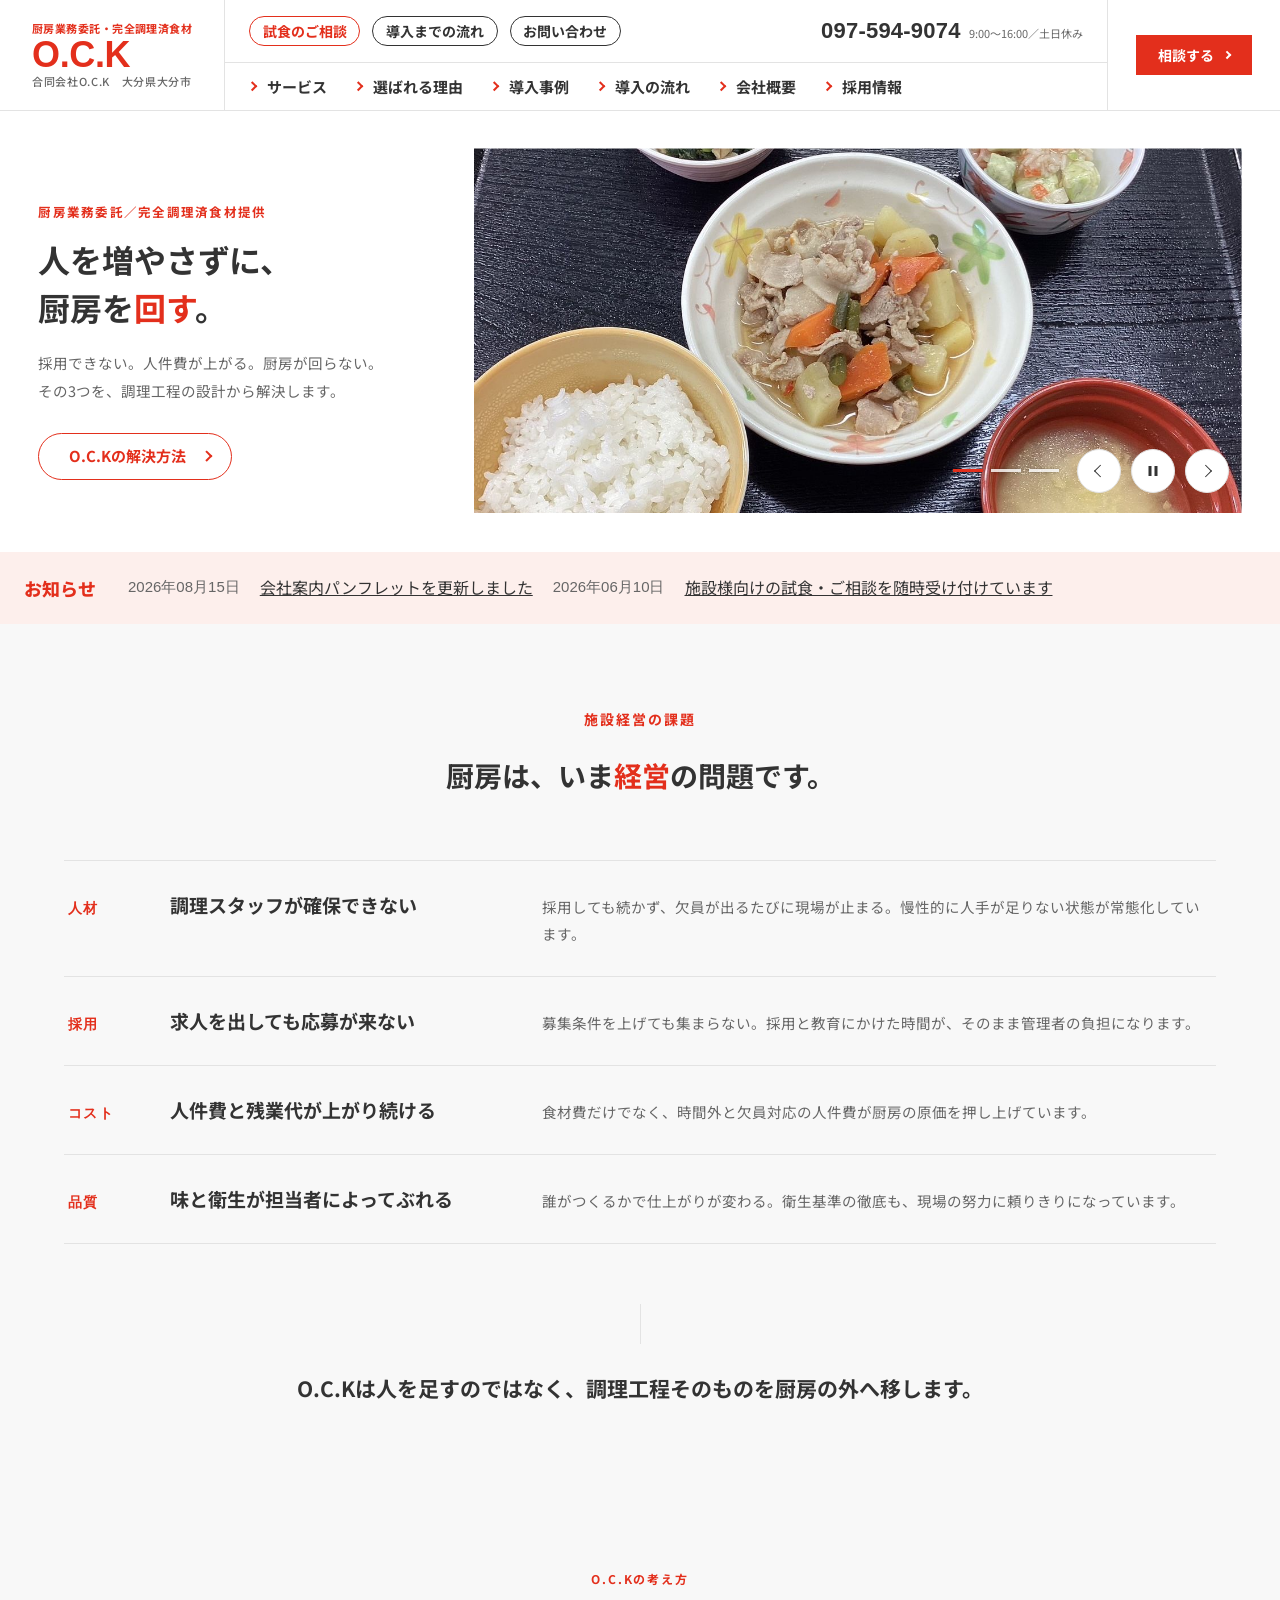
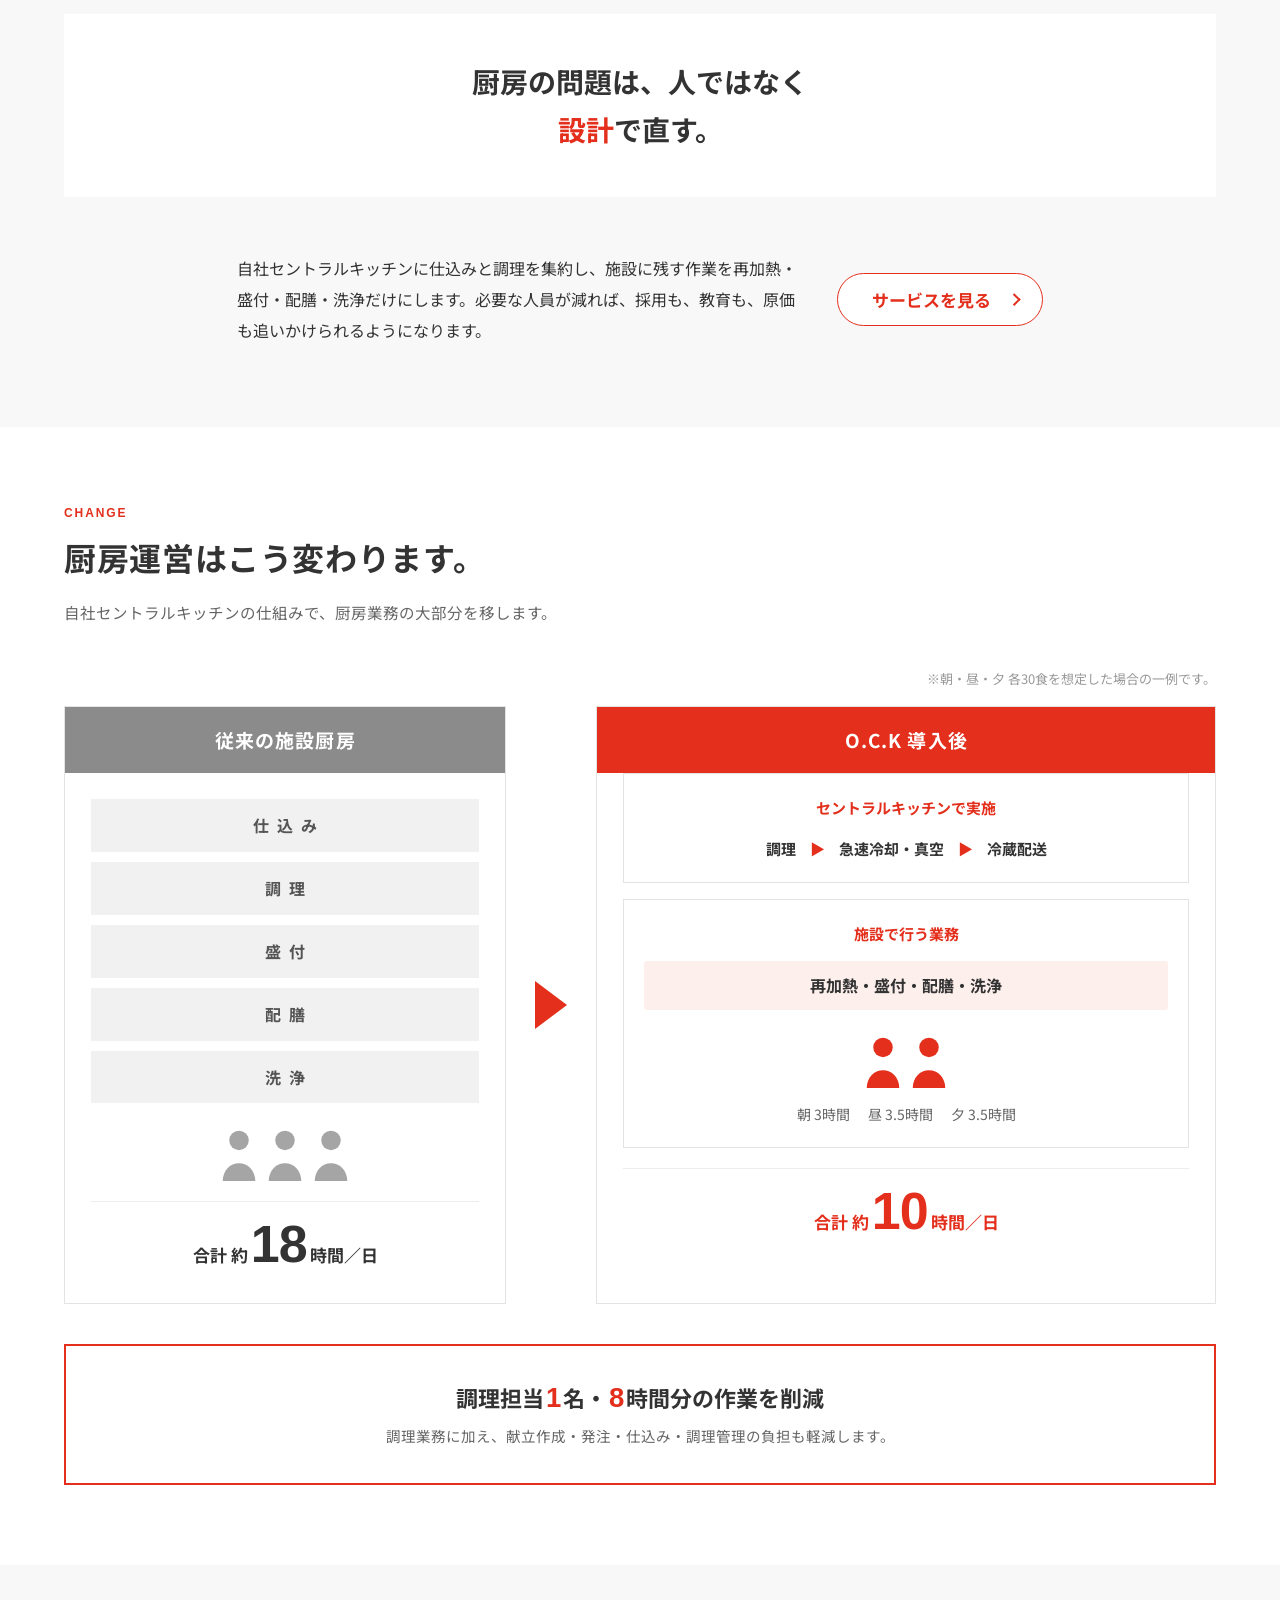
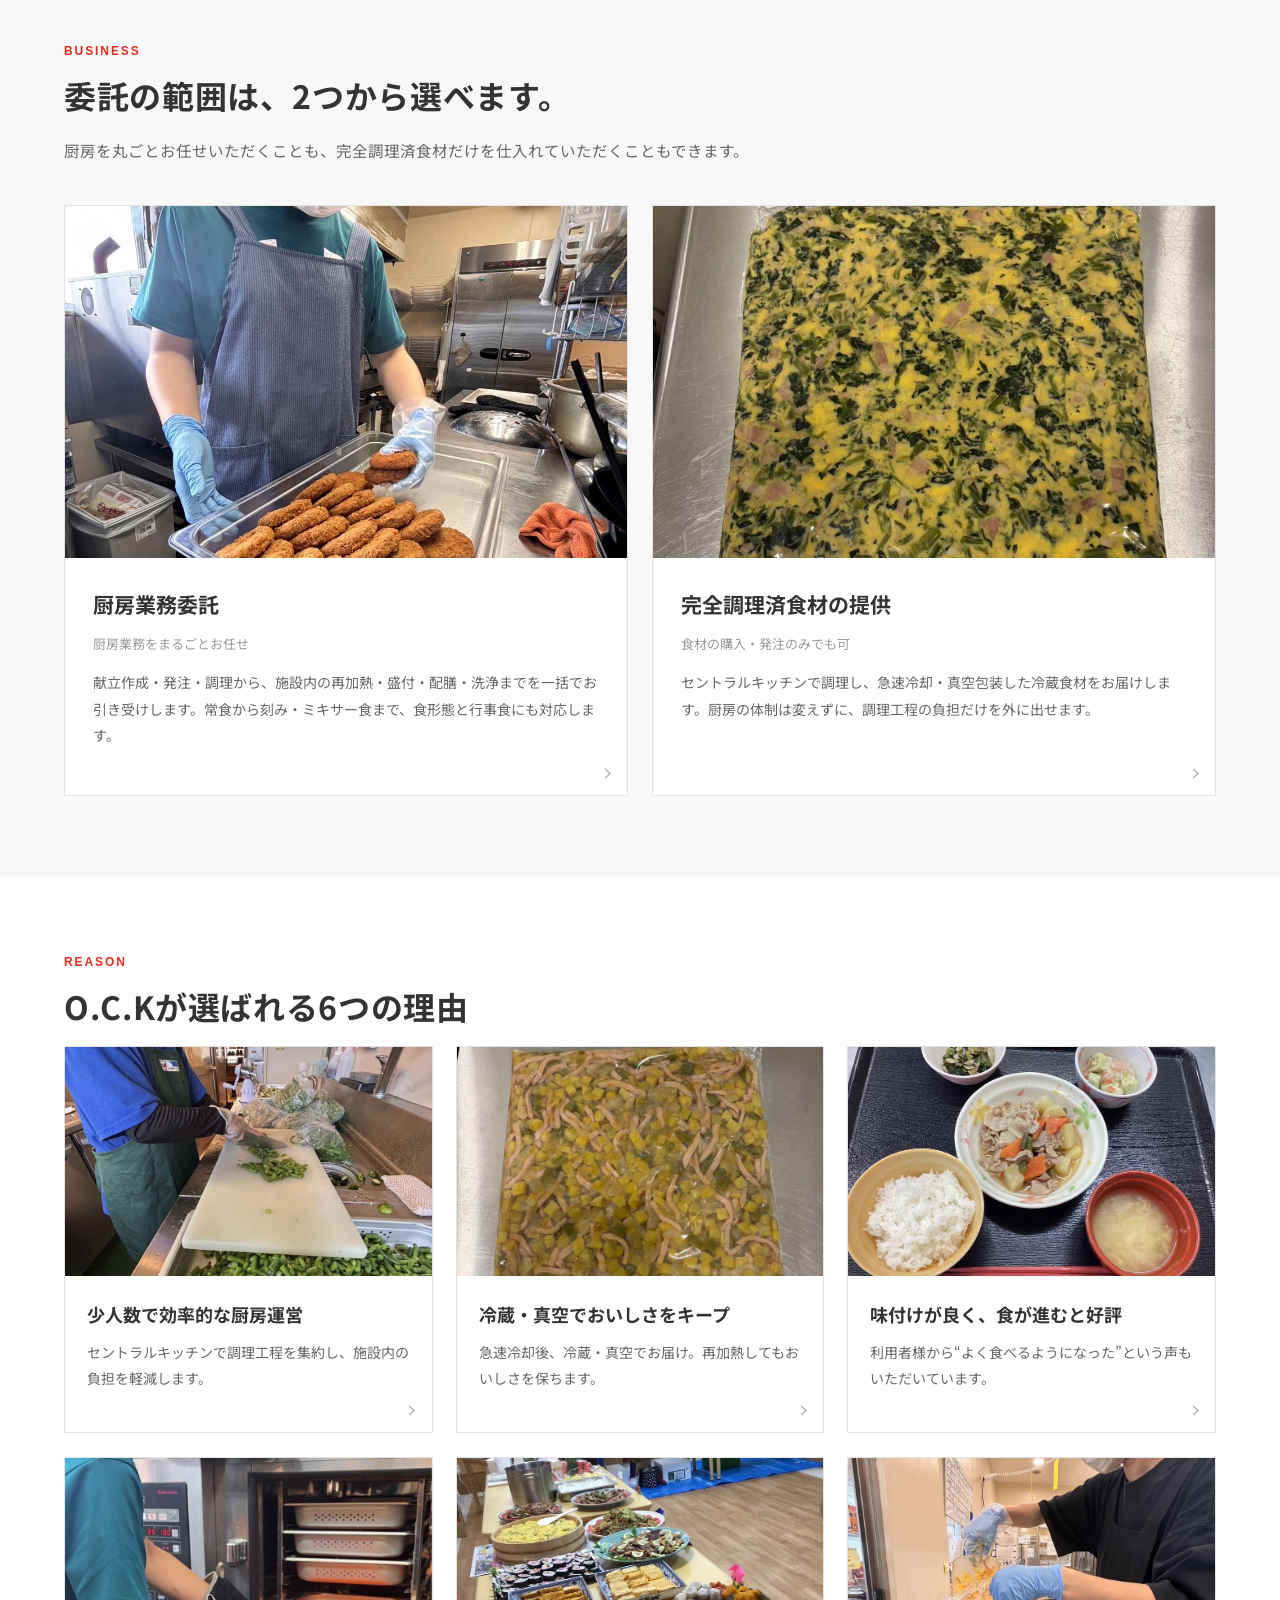
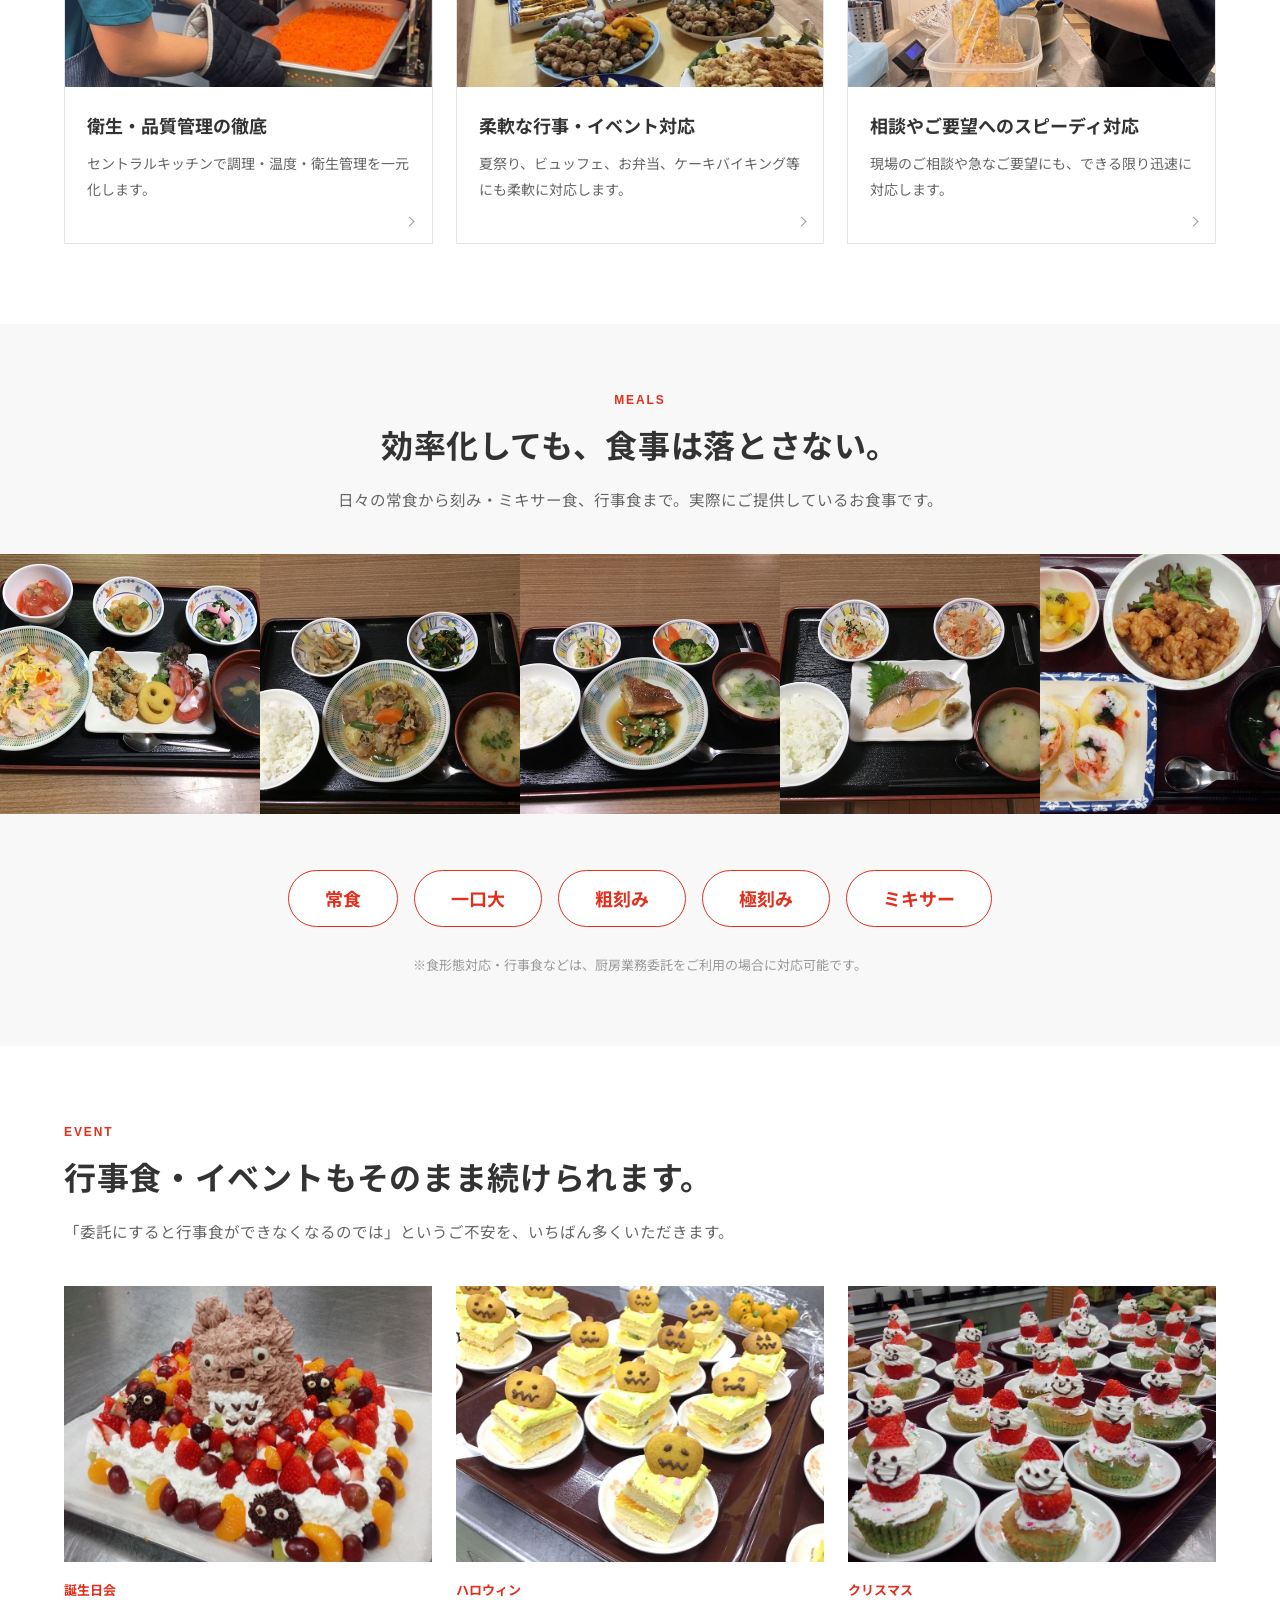
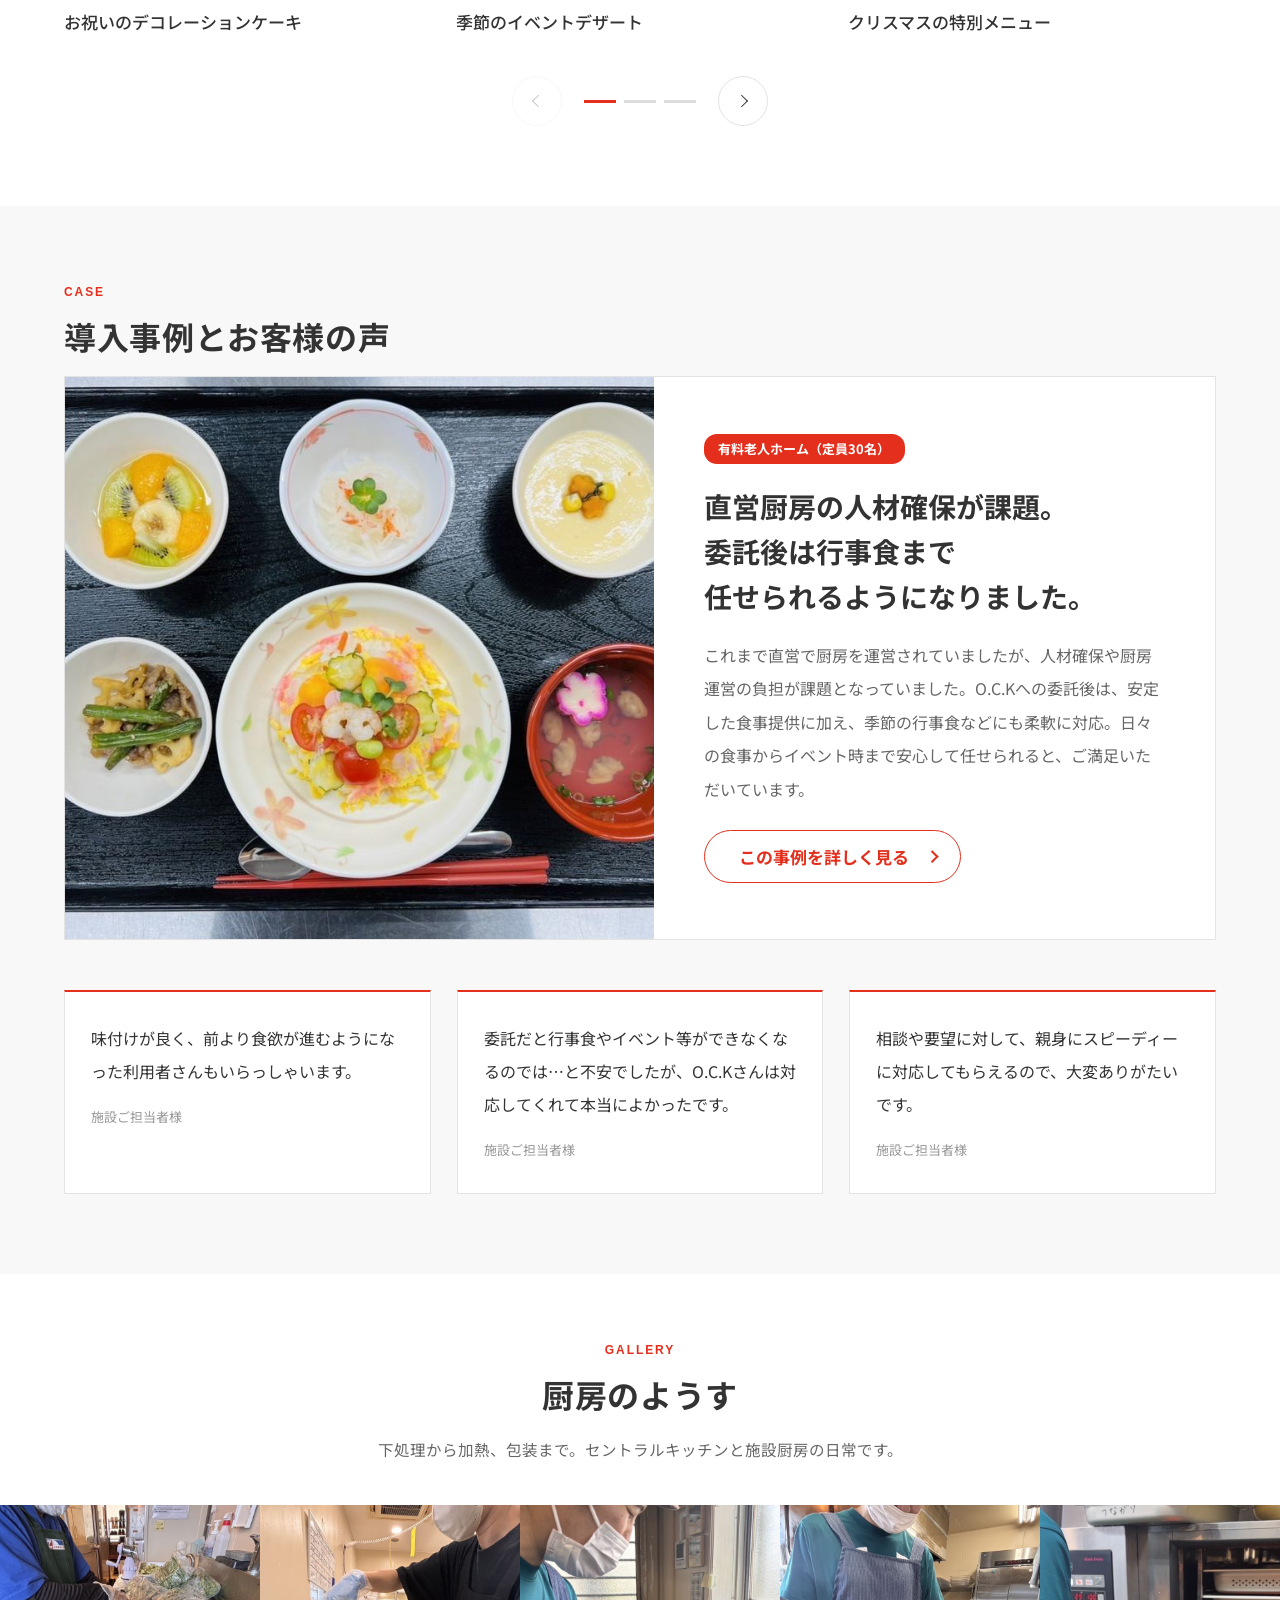
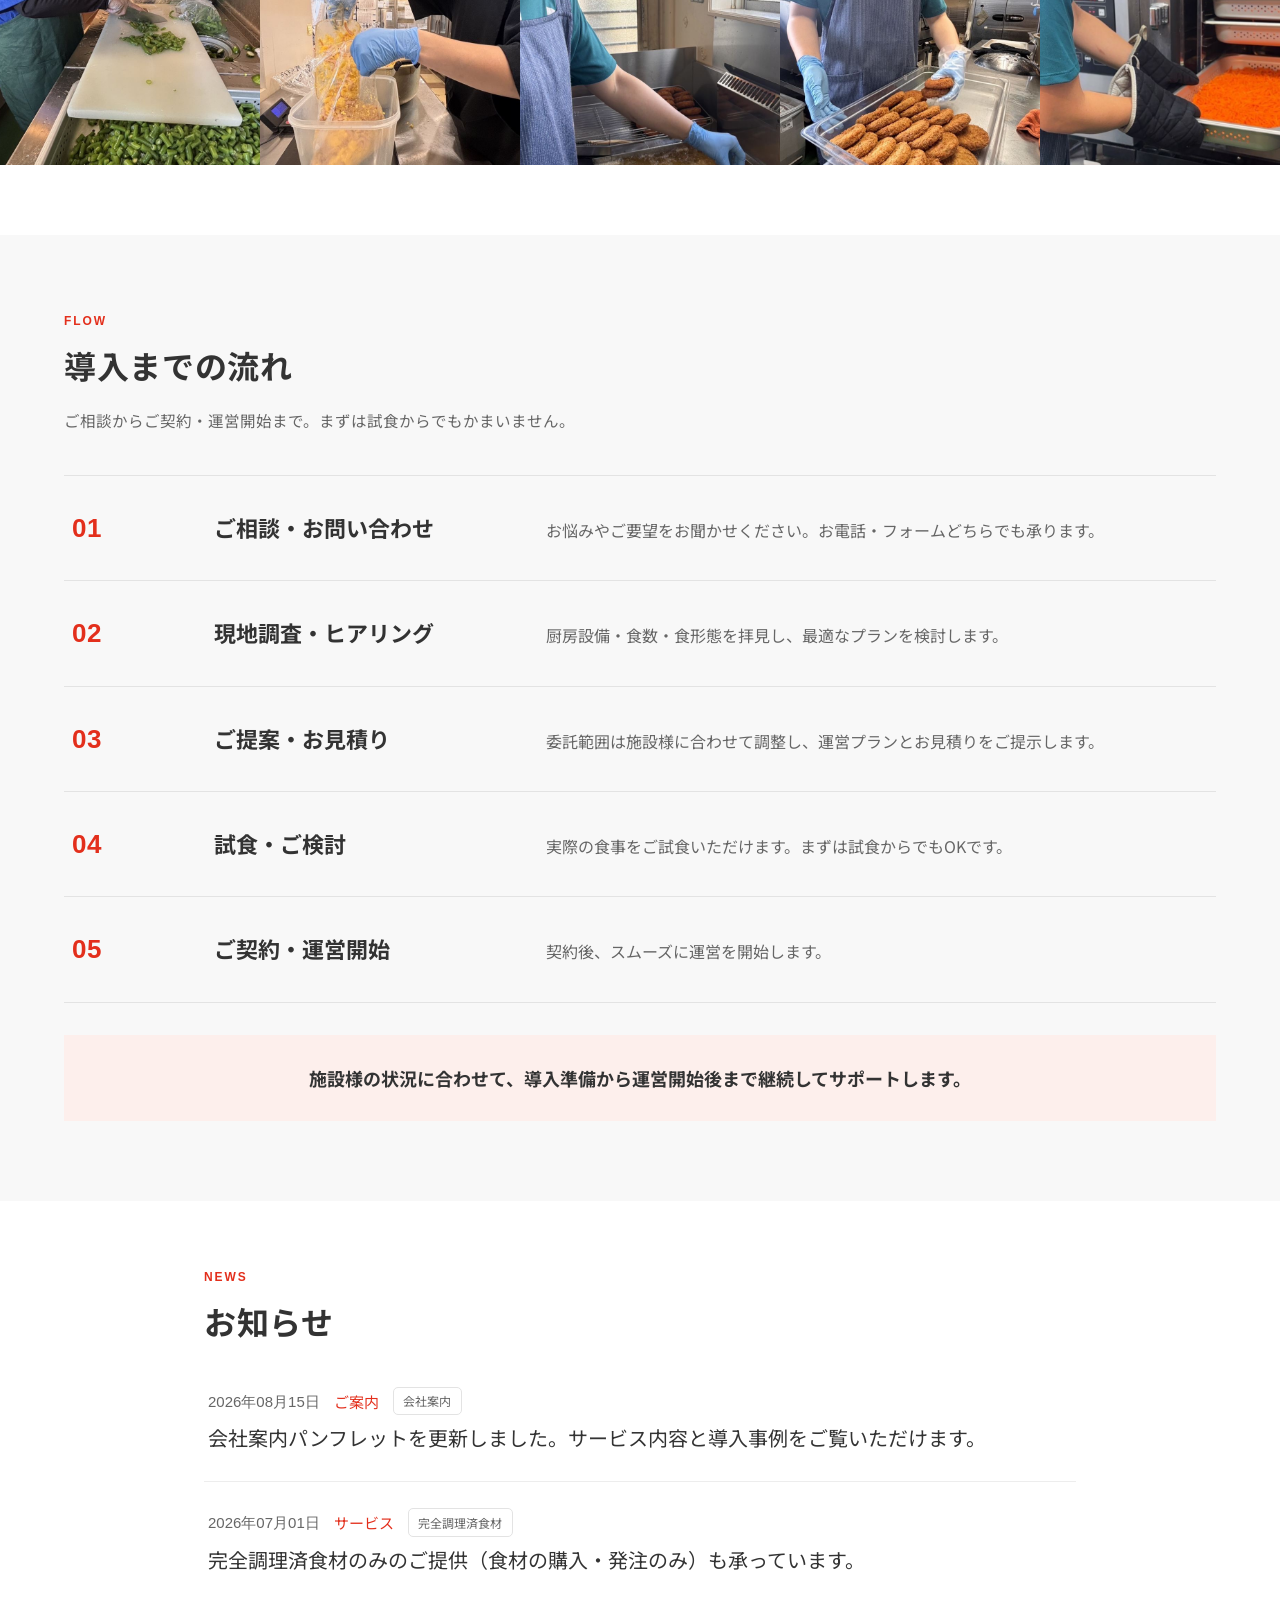
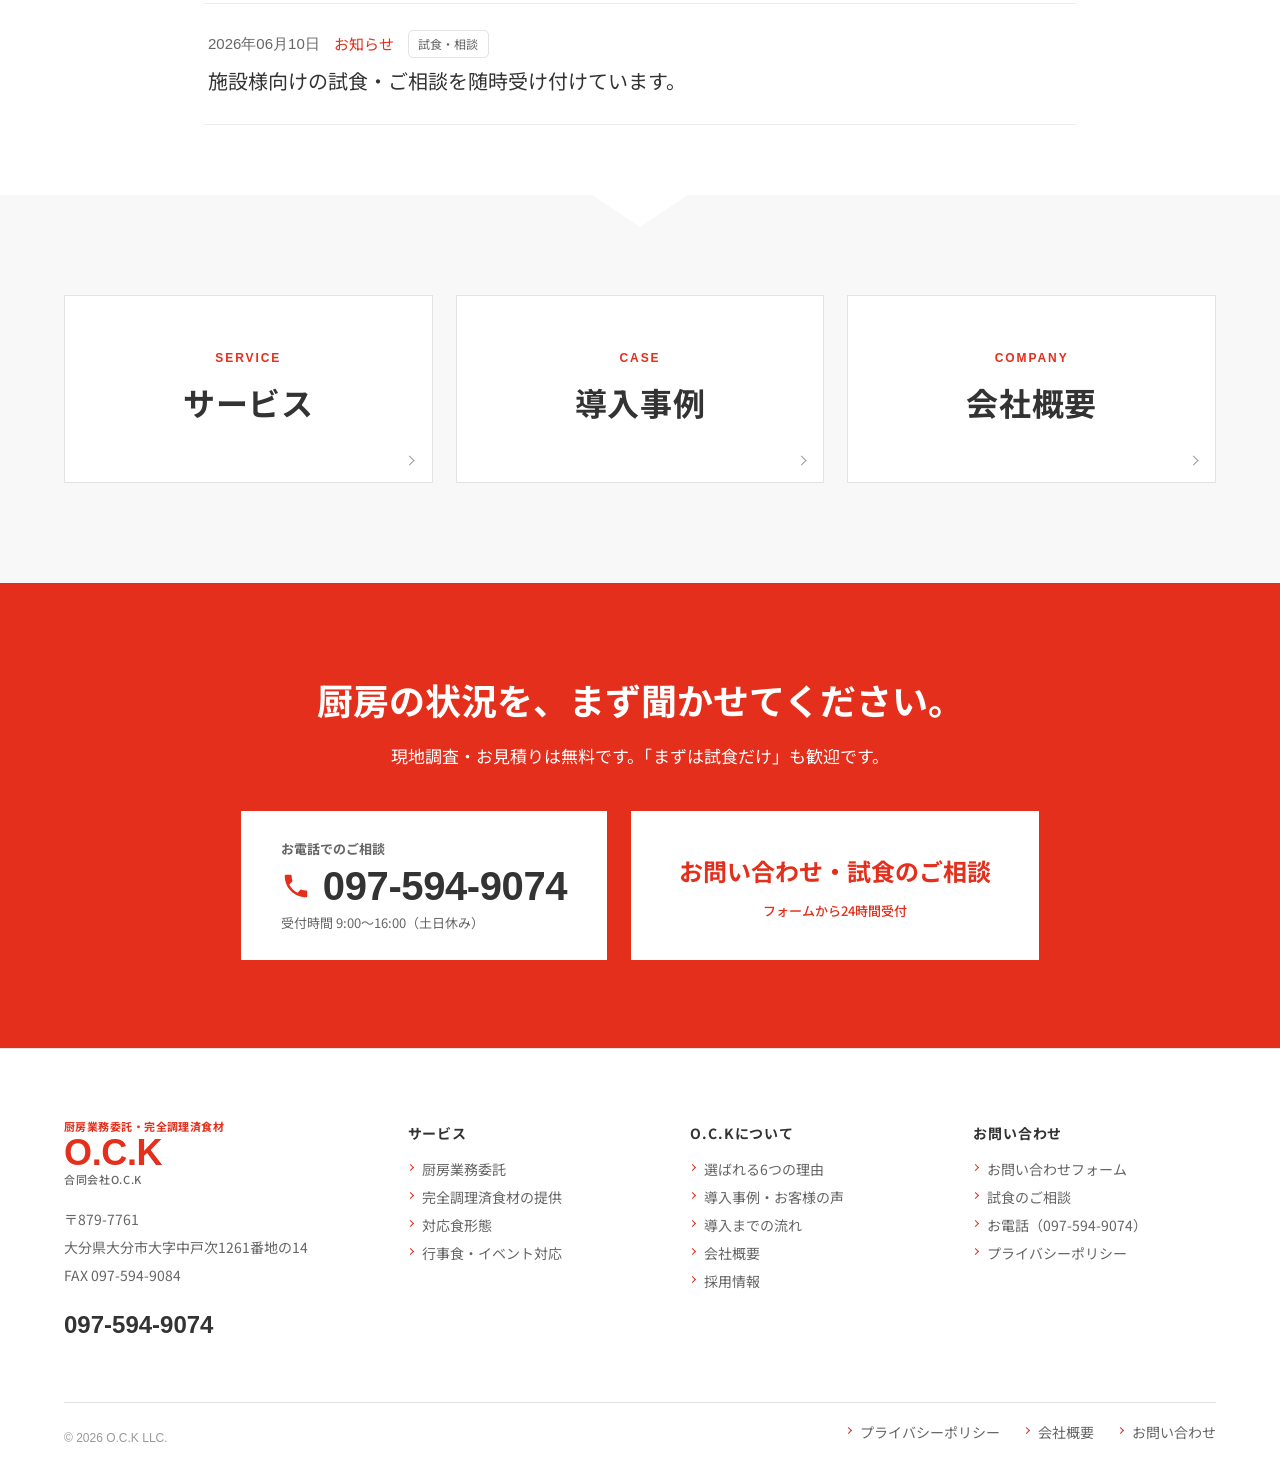
==== commit e6445d07: "写り不良の厨房写真を削除し、UIの装飾を抑えて情報密度を上げる 写真: - kitchen-wide-sq.jpg / kitchen-wide.jpg / banner-01.jpg（同一カットの3" ====
--- a/index.html
+++ b/index.html
@@ -8,7 +8,7 @@
 <meta property="og:title" content="合同会社O.C.K｜人を増やさずに、厨房を回す。">
 <meta property="og:description" content="施設厨房の人材・採用・コスト・品質の課題を、調理工程の設計から解決します。">
 <meta property="og:type" content="website">
-<meta property="og:image" content="assets/img/banner-01.jpg">
+<meta property="og:image" content="assets/img/banner-02.jpg">
 <link rel="preconnect" href="https://fonts.googleapis.com">
 <link rel="preconnect" href="https://fonts.gstatic.com" crossorigin>
 <link href="https://fonts.googleapis.com/css2?family=Noto+Sans+JP:wght@400;500;700;900&display=swap" rel="stylesheet">
@@ -67,13 +67,10 @@
 
   <!-- ===================== main visual ===================== -->
   <section id="mainv" aria-label="メインビジュアル">
-    <svg class="line" viewBox="0 0 1440 200" preserveAspectRatio="none" aria-hidden="true">
-      <path d="M0,148 C286,104 470,182 742,126 C982,76 1216,116 1440,74"/>
-    </svg>
 
     <ul class="slide">
       <li class="is-active">
-        <div class="banner"><img src="assets/img/banner-01.jpg" alt="O.C.Kのスタッフが施設厨房で作業している様子"></div>
+        <div class="banner"><img src="assets/img/banner-02.jpg" alt="施設で提供されている食事の一例"></div>
         <div class="message">
           <p class="eyebrow">厨房業務委託／完全調理済食材提供</p>
           <h2>人を増やさずに、<br>厨房を<em>回す</em>。</h2>
@@ -82,10 +79,10 @@
         </div>
       </li>
       <li>
-        <div class="banner"><img src="assets/img/banner-02.jpg" alt="施設で提供されている食事の一例"></div>
+        <div class="banner"><img src="assets/img/kitchen-oven.jpg" alt="スチームコンベクションオーブンで加熱調理するスタッフ"></div>
         <div class="message">
           <p class="eyebrow">導入効果</p>
-          <h2>1日<span class="num">18</span>時間の厨房作業を、<br><em><span class="num">10</span></em>時間に。</h2>
+          <h2>1日<span class="num">18</span>時間の<br>厨房作業を、<br><em><span class="num">10</span></em>時間に。</h2>
           <p>調理担当1名・8時間分の作業を削減。<br>献立作成・発注・仕込みの負担も軽くなります。</p>
           <div class="common_btn"><a href="#change">数字で見る導入効果</a></div>
         </div>
@@ -94,7 +91,7 @@
         <div class="banner"><img src="assets/img/banner-03.jpg" alt="行事食として提供したデコレーションケーキ"></div>
         <div class="message">
           <p class="eyebrow">品質・行事食</p>
-          <h2>効率化しても、<br><em>味と行事食</em>は落とさない。</h2>
+          <h2>効率化しても、<br><em>味と行事食</em>は<br>落とさない。</h2>
           <p>急速冷却・真空・冷蔵でお届け。刻み・ミキサー食から、<br>夏祭りのビュッフェまで対応します。</p>
           <div class="common_btn"><a href="reason.html">選ばれる6つの理由</a></div>
         </div>
@@ -155,7 +152,7 @@
 
       <div class="issue__answer rv">
         <div class="arrow" aria-hidden="true"></div>
-        <p>O.C.Kは人を足すのではなく、<em>調理工程そのものを厨房の外へ移します。</em></p>
+        <p>O.C.Kは人を足すのではなく、調理工程そのものを厨房の外へ移します。</p>
       </div>
     </div>
   </section>
@@ -172,9 +169,6 @@
         <p class="rv">自社セントラルキッチンに仕込みと調理を集約し、施設に残す作業を再加熱・盛付・配膳・洗浄だけにします。必要な人員が減れば、採用も、教育も、原価も追いかけられるようになります。</p>
         <div class="common_btn rv"><a href="service.html">サービスを見る</a></div>
       </div>
-      <svg class="wave" viewBox="0 0 1100 60" preserveAspectRatio="none" aria-hidden="true">
-        <path d="M0,44 C220,10 380,58 570,30 C760,2 920,38 1100,16"/>
-      </svg>
     </div>
   </section>
 
@@ -234,10 +228,8 @@
       <ul class="cards cards--2 biz" data-stagger="140">
         <li class="rv">
           <a class="card" href="service.html#itaku">
-            <span class="card__img"><img src="assets/img/kitchen-wide-sq.jpg" alt="施設厨房で作業するスタッフ" loading="lazy"></span>
-            <span class="card__body">
-              <span class="card__no">BUSINESS 01</span>
-              <h3>厨房業務委託</h3>
+            <span class="card__img"><img src="assets/img/kitchen-tray.jpg" alt="施設厨房で盛り付けるスタッフ" loading="lazy"></span>
+            <span class="card__body"><h3>厨房業務委託</h3>
               <span class="sub">厨房業務をまるごとお任せ</span>
               <p>献立作成・発注・調理から、施設内の再加熱・盛付・配膳・洗浄までを一括でお引き受けします。常食から刻み・ミキサー食まで、食形態と行事食にも対応します。</p>
             </span>
@@ -246,9 +238,7 @@
         <li class="rv">
           <a class="card" href="service.html#shokuzai">
             <span class="card__img"><img src="assets/img/pack-02.jpg" alt="真空包装された完全調理済食材" loading="lazy"></span>
-            <span class="card__body">
-              <span class="card__no">BUSINESS 02</span>
-              <h3>完全調理済食材の提供</h3>
+            <span class="card__body"><h3>完全調理済食材の提供</h3>
               <span class="sub">食材の購入・発注のみでも可</span>
               <p>セントラルキッチンで調理し、急速冷却・真空包装した冷蔵食材をお届けします。厨房の体制は変えずに、調理工程の負担だけを外に出せます。</p>
             </span>
@@ -267,9 +257,7 @@
         <li class="rv">
           <a class="card" href="reason.html">
             <span class="card__img"><img src="assets/img/kitchen-cut.jpg" alt="セントラルキッチンでの下処理作業" loading="lazy"></span>
-            <span class="card__body">
-              <span class="card__no">REASON 01</span>
-              <h3>少人数で効率的な厨房運営</h3>
+            <span class="card__body"><h3>少人数で効率的な厨房運営</h3>
               <p>セントラルキッチンで調理工程を集約し、施設内の負担を軽減します。</p>
             </span>
           </a>
@@ -277,9 +265,7 @@
         <li class="rv">
           <a class="card" href="reason.html">
             <span class="card__img"><img src="assets/img/pack-01.jpg" alt="急速冷却・真空包装された食材" loading="lazy"></span>
-            <span class="card__body">
-              <span class="card__no">REASON 02</span>
-              <h3>冷蔵・真空でおいしさをキープ</h3>
+            <span class="card__body"><h3>冷蔵・真空でおいしさをキープ</h3>
               <p>急速冷却後、冷蔵・真空でお届け。再加熱してもおいしさを保ちます。</p>
             </span>
           </a>
@@ -287,9 +273,7 @@
         <li class="rv">
           <a class="card" href="reason.html">
             <span class="card__img"><img src="assets/img/meal-02.jpg" alt="施設で提供される定食の一例" loading="lazy"></span>
-            <span class="card__body">
-              <span class="card__no">REASON 03</span>
-              <h3>味付けが良く、食が進むと好評</h3>
+            <span class="card__body"><h3>味付けが良く、食が進むと好評</h3>
               <p>利用者様から“よく食べるようになった”という声もいただいています。</p>
             </span>
           </a>
@@ -297,9 +281,7 @@
         <li class="rv">
           <a class="card" href="reason.html">
             <span class="card__img"><img src="assets/img/kitchen-oven.jpg" alt="スチームコンベクションオーブンでの加熱調理" loading="lazy"></span>
-            <span class="card__body">
-              <span class="card__no">REASON 04</span>
-              <h3>衛生・品質管理の徹底</h3>
+            <span class="card__body"><h3>衛生・品質管理の徹底</h3>
               <p>セントラルキッチンで調理・温度・衛生管理を一元化します。</p>
             </span>
           </a>
@@ -307,9 +289,7 @@
         <li class="rv">
           <a class="card" href="reason.html">
             <span class="card__img"><img src="assets/img/buffet-01.jpg" alt="施設のビュッフェイベントの様子" loading="lazy"></span>
-            <span class="card__body">
-              <span class="card__no">REASON 05</span>
-              <h3>柔軟な行事・イベント対応</h3>
+            <span class="card__body"><h3>柔軟な行事・イベント対応</h3>
               <p>夏祭り、ビュッフェ、お弁当、ケーキバイキング等にも柔軟に対応します。</p>
             </span>
           </a>
@@ -317,9 +297,7 @@
         <li class="rv">
           <a class="card" href="reason.html">
             <span class="card__img"><img src="assets/img/kitchen-weigh.jpg" alt="食材を計量するスタッフ" loading="lazy"></span>
-            <span class="card__body">
-              <span class="card__no">REASON 06</span>
-              <h3>相談やご要望へのスピーディ対応</h3>
+            <span class="card__body"><h3>相談やご要望へのスピーディ対応</h3>
               <p>現場のご相談や急なご要望にも、できる限り迅速に対応します。</p>
             </span>
           </a>
@@ -393,7 +371,7 @@
         <div class="case__img"><img src="assets/img/meal-03.jpg" alt="導入先の施設で提供されている食事" loading="lazy"></div>
         <div class="case__body">
           <span class="case__tag">有料老人ホーム（定員30名）</span>
-          <h3>直営厨房の人材確保が課題。<br>委託後は行事食まで任せられるように。</h3>
+          <h3>直営厨房の人材確保が課題。<br>委託後は行事食まで<br>任せられるようになりました。</h3>
           <p>これまで直営で厨房を運営されていましたが、人材確保や厨房運営の負担が課題となっていました。O.C.Kへの委託後は、安定した食事提供に加え、季節の行事食などにも柔軟に対応。日々の食事からイベント時まで安心して任せられると、ご満足いただいています。</p>
           <p class="common_btn" style="text-align:left;margin-top:2.4rem"><a href="case.html">この事例を詳しく見る</a></p>
         </div>
@@ -417,19 +395,21 @@
   </section>
 
   <!-- ===================== 厨房のようす ===================== -->
-  <section class="sec">
-    <div class="inner">
-      <h2 class="common_title rv"><span class="lbl">GALLERY</span>厨房のようす</h2>
+  <section class="sec sec--tight">
+    <div class="inner">
+      <h2 class="common_title common_title--center rv"><span class="lbl">GALLERY</span>厨房のようす</h2>
       <p class="sec-lead rv">下処理から加熱、包装まで。セントラルキッチンと施設厨房の日常です。</p>
-      <ul class="gallery" data-stagger="80">
-        <li class="rv-img"><img src="assets/img/kitchen-wide-sq.jpg" alt="厨房で複数のスタッフが作業する様子" loading="lazy"></li>
-        <li class="rv-img"><img src="assets/img/kitchen-cut.jpg" alt="いんげんの下処理" loading="lazy"></li>
-        <li class="rv-img"><img src="assets/img/kitchen-weigh.jpg" alt="食材の計量と真空包装" loading="lazy"></li>
-        <li class="rv-img"><img src="assets/img/kitchen-fry.jpg" alt="揚げ物の調理" loading="lazy"></li>
-        <li class="rv-img"><img src="assets/img/kitchen-tray.jpg" alt="揚げ上がったメンチカツ" loading="lazy"></li>
-        <li class="rv-img"><img src="assets/img/kitchen-oven.jpg" alt="スチームコンベクションオーブンでの加熱" loading="lazy"></li>
-        <li class="rv-img"><img src="assets/img/pack-03.jpg" alt="真空包装した食材" loading="lazy"></li>
-        <li class="rv-img"><img src="assets/img/pack-04.jpg" alt="小分けに包装した完全調理済食材" loading="lazy"></li>
+    </div>
+    <div class="marquee marquee--rev" aria-label="厨房での作業の写真">
+      <ul class="marquee__track">
+        <li><img src="assets/img/kitchen-cut.jpg" alt="いんげんの下処理" loading="lazy"></li>
+        <li><img src="assets/img/kitchen-weigh.jpg" alt="食材の計量と真空包装" loading="lazy"></li>
+        <li><img src="assets/img/kitchen-fry.jpg" alt="揚げ物の調理" loading="lazy"></li>
+        <li><img src="assets/img/kitchen-tray.jpg" alt="揚げ上がったメンチカツ" loading="lazy"></li>
+        <li><img src="assets/img/kitchen-oven.jpg" alt="スチームコンベクションオーブンでの加熱" loading="lazy"></li>
+        <li><img src="assets/img/pack-03.jpg" alt="真空包装した食材" loading="lazy"></li>
+        <li><img src="assets/img/pack-04.jpg" alt="小分けに包装した完全調理済食材" loading="lazy"></li>
+        <li><img src="assets/img/pack-01.jpg" alt="真空包装した和え物" loading="lazy"></li>
       </ul>
     </div>
   </section>
@@ -477,9 +457,9 @@
   <section class="link_area">
     <div class="inner">
       <ul class="cards" data-stagger="120">
-        <li class="rv"><a class="card" href="service.html"><h2 class="common_title common_title--center" style="font-size:3.2rem"><span class="lbl">SERVICE</span>サービス</h2></a></li>
-        <li class="rv"><a class="card" href="case.html"><h2 class="common_title common_title--center" style="font-size:3.2rem"><span class="lbl">CASE</span>導入事例</h2></a></li>
-        <li class="rv"><a class="card" href="company.html"><h2 class="common_title common_title--center" style="font-size:3.2rem"><span class="lbl">COMPANY</span>会社概要</h2></a></li>
+        <li class="rv"><a class="card" href="service.html"><h2 class="common_title common_title--center"><span class="lbl">SERVICE</span>サービス</h2></a></li>
+        <li class="rv"><a class="card" href="case.html"><h2 class="common_title common_title--center"><span class="lbl">CASE</span>導入事例</h2></a></li>
+        <li class="rv"><a class="card" href="company.html"><h2 class="common_title common_title--center"><span class="lbl">COMPANY</span>会社概要</h2></a></li>
       </ul>
     </div>
   </section>
--- a/assets/css/style.css
+++ b/assets/css/style.css
@@ -20,8 +20,8 @@
   --line:#ededed;
   --line-2:#e3e3e3;
   --grey:#f8f8f8;
-  --shadow:.1em .1em .3em .1em rgba(0,0,0,.1);
-  --radius:.5em;
+  --shadow:none;
+  --radius:0;
   --inner:1200px;
   --font:'Noto Sans JP','UD新ゴ M',メイリオ,Meiryo,'Hiragino Kaku Gothic Pro',Arial,sans-serif;
   --header:11rem;
@@ -30,7 +30,7 @@
 *,*::before,*::after{box-sizing:border-box}
 html{font-size:62.5%;scroll-behavior:smooth;scroll-padding-top:12rem}
 body{
-  margin:0;font-family:var(--font);font-size:1.6rem;line-height:1.9;color:var(--ink);
+  margin:0;font-family:var(--font);font-size:1.6rem;line-height:1.8;color:var(--ink);
   background:#fff;overflow-x:clip;-webkit-font-smoothing:antialiased;
 }
 img{max-width:100%;height:auto;vertical-align:bottom}
@@ -156,47 +156,43 @@
 /* =========================================================
    Section titles (= .common_title)
    ========================================================= */
-.common_title{font-size:5rem;font-weight:700;line-height:1.4;margin:0 0 .8em .3rem;letter-spacing:.01em}
-.common_title > span.lbl{
+.common_title{font-size:3.2rem;font-weight:700;line-height:1.5;margin:0 0 1.6rem;letter-spacing:.02em}
+.common_title > span.lbl,
+.common_title > span:not([class]){
   display:block;position:relative;font-family:Arial,Helvetica,sans-serif;
-  font-size:2.2rem;font-weight:700;color:var(--red);letter-spacing:.09em;
-  padding-left:.5em;margin-left:-.6em;line-height:1;margin-bottom:.5em;
-}
-.common_title > span.lbl::before{
-  content:'';position:absolute;top:.05em;left:0;width:.15em;height:1em;background:var(--red);
-  transform:scaleY(0);transform-origin:top;transition:transform .5s cubic-bezier(.3,.9,.3,1);
+  font-size:1.2rem;font-weight:700;color:var(--red);letter-spacing:.16em;
+  line-height:1;margin-bottom:1.4rem;
+}
+.common_title > span.lbl::before,
+.common_title > span:not([class])::before{
+  content:none;
 }
 .common_title.is-in > span.lbl::before{transform:scaleY(1)}
 .common_title .ttl-in{display:block;overflow:hidden}
-.common_title .ttl-in > span{
-  display:block;transform:translateY(105%);
-  transition:transform 1.05s cubic-bezier(.16,.84,.28,1) .12s;
-}
+.common_title .ttl-in > span{display:block}
 .common_title.is-in .ttl-in > span{transform:none}
 .common_title--center{text-align:center;margin-left:0}
-.common_title--center > span.lbl{margin:0 0 .6em;padding:0}
-.common_title--center > span.lbl::before{position:static;display:block;width:2px;height:2.2rem;margin:0 auto 1.2rem}
-.sec-lead{font-size:1.7rem;line-height:2.1;color:var(--ink-sub);margin:0 0 4.8rem .3rem}
+.common_title--center > span.lbl,
+.common_title--center > span:not([class]){margin:0 0 1.4rem;padding:0}
+
+.sec-lead{font-size:1.55rem;line-height:1.95;color:var(--ink-sub);margin:0 0 4rem}
 .common_title--center + .sec-lead{text-align:center;margin-left:0}
 
 /* =========================================================
    Reveal system
    ========================================================= */
-.rv{opacity:0;transform:translateY(4rem);transition:opacity 1s cubic-bezier(.2,.7,.2,1),transform 1s cubic-bezier(.2,.7,.2,1)}
+.rv{opacity:0;transform:translateY(1.2rem);transition:opacity .5s ease,transform .5s ease}
 .rv.is-in{opacity:1;transform:none}
 .cut.is-in{transform:none}
-.rv-img{clip-path:inset(0 100% 0 0);transition:clip-path 1.2s cubic-bezier(.76,0,.24,1)}
-.rv-img.is-in{clip-path:inset(0 0 0 0)}
+.rv-img{opacity:0;transition:opacity .5s ease}
+.rv-img.is-in{opacity:1}
 .rv-up{overflow:hidden;display:block}
-.rv-up > *{display:block;transform:translateY(105%);transition:transform 1.05s cubic-bezier(.2,.8,.2,1)}
+.rv-up > *{display:block}
 .rv-up.is-in > *{transform:none}
 
 /* white curtain wipe (= .asv h3 span.cover) */
 .cover{position:relative;display:inline-block}
-.cover::before{
-  content:'';position:absolute;top:-.08em;bottom:-.08em;left:0;width:100.5%;background:#fff;z-index:1;
-  transition:margin-left 1.3s cubic-bezier(.76,0,.24,1);
-}
+.cover::before{content:none}
 .cover.is-in::before{margin-left:100%}
 
 /* =========================================================
@@ -231,8 +227,8 @@
 }
 #mainv .slide > li.is-active .banner img{clip-path:inset(0 0 0 0);transform:scale(1)}
 #mainv .message{
-  width:34vw;height:28.5vw;background:#fff;margin:3vw;padding:2.6vw 2.4vw;
-  box-shadow:var(--shadow);border-radius:1rem;position:relative;overflow:hidden;z-index:3;
+  width:34vw;height:28.5vw;background:#fff;margin:3vw;padding:2.6vw 2.4vw 2.6vw 0;
+  position:relative;overflow:hidden;z-index:3;
   display:flex;flex-direction:column;justify-content:center;
 }
 /* card contents rise in, one after another */
@@ -302,53 +298,51 @@
 /* =========================================================
    Sections
    ========================================================= */
-.sec{padding:10rem 0}
+.sec{padding:8rem 0}
 .sec--grey{background:var(--grey)}
-.sec--tight{padding:8rem 0}
+.sec--tight{padding:7rem 0}
 
 /* ---- 経営課題（editorial list, hairline rules） ---- */
-.issue{background:var(--grey);padding:10rem 0}
+.issue{background:var(--grey);padding:8rem 0}
 .issue__head{max-width:96rem;margin:0 auto 6rem;text-align:center}
 .issue__head .eyebrow{
   display:inline-block;font-size:1.4rem;font-weight:700;letter-spacing:.14em;color:var(--red);
   margin-bottom:2rem;
 }
-.issue__head h2{font-size:4rem;font-weight:700;line-height:1.6}
+.issue__head h2{font-size:2.8rem;font-weight:700;line-height:1.7}
 .issue__head h2 mark{
-  background:var(--red);color:#fff;border-radius:1em;padding:.05em .35em .12em;
-  margin:0 .1em;line-height:1;
+  background:none;color:var(--red);padding:0;margin:0;line-height:inherit;
 }
 .issue__list{border-top:1px solid var(--line-2)}
 .issue__list li{
-  display:grid;grid-template-columns:9rem 26rem 1fr;gap:0 3.2rem;align-items:baseline;
-  border-bottom:1px solid var(--line-2);padding:3.4rem .8rem;
+  display:grid;grid-template-columns:7rem minmax(0,34rem) 1fr;gap:0 3.2rem;align-items:baseline;
+  border-bottom:1px solid var(--line-2);padding:2.8rem .4rem;
 }
 .issue__list .n{
   font-family:Arial,Helvetica,sans-serif;font-size:1.4rem;font-weight:700;color:var(--red);
   letter-spacing:.1em;
 }
-.issue__list h3{font-size:2.4rem;font-weight:700;line-height:1.5}
-.issue__list p{font-size:1.6rem;color:var(--ink-sub);line-height:2}
+.issue__list h3{font-size:1.9rem;font-weight:700;line-height:1.65}
+.issue__list p{font-size:1.45rem;color:var(--ink-sub);line-height:1.9}
 .issue__answer{margin-top:6rem;text-align:center}
 .issue__answer .arrow{
-  width:0;height:0;margin:0 auto 3rem;border-left:2.6rem solid transparent;
-  border-right:2.6rem solid transparent;border-top:2.2rem solid var(--red);
-}
-.issue__answer p{font-size:2.8rem;font-weight:700;line-height:1.7}
+  width:1px;height:4rem;margin:0 auto 2.6rem;background:var(--line-2);
+}
+.issue__answer p{font-size:2.1rem;font-weight:700;line-height:1.8}
 .issue__answer p em{font-style:normal;color:var(--red)}
 
 /* ---- 理念 (= .asv) ---- */
-.asv{background:var(--grey);padding:12rem 0 13rem;position:relative;overflow:hidden}
-.asv__lead{font-size:2rem;font-weight:700;text-align:center;color:var(--red);margin-bottom:3.2rem}
+.asv{background:var(--grey);padding:8rem 0;position:relative;overflow:hidden}
+.asv__lead{font-size:1.2rem;font-weight:700;text-align:center;color:var(--red);letter-spacing:.16em;margin-bottom:2.4rem}
 .asv__statement{will-change:transform;
-  background:#fff;text-align:center;font-size:4.4rem;font-weight:700;line-height:1.62;
-  padding:5.6rem 3rem;overflow:hidden;
+  background:#fff;text-align:center;font-size:2.8rem;font-weight:700;line-height:1.7;
+  padding:4.4rem 3rem;overflow:hidden;
 }
 .asv__statement em{font-style:normal;color:var(--red)}
 .asv__under{
   display:flex;justify-content:center;align-items:center;gap:4rem;margin-top:5.6rem;flex-wrap:wrap;
 }
-.asv__under p{font-size:2rem;line-height:1.9;max-width:56rem}
+.asv__under p{font-size:1.6rem;line-height:1.95;max-width:56rem}
 .asv .wave{display:block;width:100%;max-width:110rem;margin:5rem auto 0;height:6rem}
 .asv .wave path{
   fill:none;stroke:var(--red);stroke-width:1.4;stroke-dasharray:1600;stroke-dashoffset:1600;
@@ -364,7 +358,7 @@
 .ba.is-in .ba__col--before,.ba.is-in .ba__col--after{opacity:1;transform:none}
 .ba.is-in .ba__arrow span{opacity:1;transform:none}
 .ba__note{font-size:1.3rem;color:var(--ink-mute);text-align:right;margin:0 0 1.6rem}
-.ba__col{background:#fff;border-radius:var(--radius);box-shadow:var(--shadow);overflow:hidden;padding-bottom:3.2rem}
+.ba__col{background:#fff;border:1px solid var(--line-2);overflow:hidden;padding-bottom:3.2rem}
 .ba__col h3{font-size:1.9rem;font-weight:700;color:#fff;text-align:center;padding:1.6rem;letter-spacing:.06em}
 .ba__col--before h3{background:#8b8b8b}
 .ba__col--after h3{background:var(--red)}
@@ -391,40 +385,40 @@
   margin-top:4rem;background:#fff;border:2px solid var(--red);border-radius:var(--radius);
   text-align:center;padding:3.4rem 2.4rem;
 }
-.cut strong{display:block;font-size:3.6rem;font-weight:700;line-height:1.4}
-.cut strong b{font-family:Arial,Helvetica,sans-serif;font-size:1.5em;color:var(--red);line-height:1;letter-spacing:-.02em;margin:0 .4rem}
-.cut p{margin-top:1rem;font-size:1.6rem;color:var(--ink-sub)}
+.cut strong{display:block;font-size:2.2rem;font-weight:700;line-height:1.6}
+.cut strong b{font-family:Arial,Helvetica,sans-serif;font-size:1.25em;color:var(--red);line-height:1;letter-spacing:-.01em;margin:0 .2rem}
+.cut p{margin-top:.8rem;font-size:1.45rem;color:var(--ink-sub)}
 
 /* ---- カード群 (= .future / .link_area card idiom) ---- */
 .cards{display:flex;flex-wrap:wrap;justify-content:space-between;gap:2.4rem 0}
 .cards > li{width:32%}
 .cards--2 > li{width:49%}
 .card{
-  display:block;position:relative;height:100%;background:#fff;border-radius:var(--radius);
-  box-shadow:var(--shadow);overflow:hidden;transition:transform .35s cubic-bezier(.2,.8,.2,1),box-shadow .35s;
-}
-.card:hover{opacity:1;transform:translateY(-.6rem);box-shadow:.1em .4em .9em .1em rgba(0,0,0,.14)}
+  display:block;position:relative;height:100%;background:#fff;
+  border:1px solid var(--line-2);overflow:hidden;transition:border-color .3s;
+}
+.card:hover{opacity:1;border-color:var(--red)}
 .card::after{
-  content:'';position:absolute;right:1.6rem;bottom:1.6rem;width:.5em;height:.5em;
-  border-top:.15em solid var(--red);border-right:.15em solid var(--red);transform:rotate(45deg);
-  transition:transform .3s;
-}
-.card:hover::after{transform:rotate(45deg) translate(3px,-3px)}
+  content:'';position:absolute;right:1.8rem;bottom:1.8rem;width:.45em;height:.45em;
+  border-top:1px solid var(--ink-mute);border-right:1px solid var(--ink-mute);transform:rotate(45deg);
+  transition:border-color .3s;
+}
+.card:hover::after{border-color:var(--red)}
 .card__img{display:block;aspect-ratio:16/10;overflow:hidden}
 .card__img img{width:100%;height:100%;object-fit:cover;transition:transform .8s cubic-bezier(.2,.8,.2,1)}
-.card:hover .card__img img{transform:scale(1.06)}
-.card__body{display:block;padding:2.8rem 2.8rem 4.4rem}
+.card:hover .card__img img{transform:scale(1.03)}
+.card__body{display:block;padding:2.4rem 2.2rem 4rem}
 .card__no{
   display:block;font-family:Arial,Helvetica,sans-serif;font-size:1.3rem;font-weight:700;
   color:var(--red);letter-spacing:.12em;margin-bottom:.8rem;
 }
-.card h3{font-size:2.2rem;font-weight:700;line-height:1.55;margin-bottom:1.2rem}
-.card p{font-size:1.5rem;color:var(--ink-sub);line-height:2}
+.card h3{font-size:1.8rem;font-weight:700;line-height:1.6;margin-bottom:1rem}
+.card p{font-size:1.4rem;color:var(--ink-sub);line-height:1.9}
 .card .sub{display:block;font-size:1.3rem;color:var(--ink-mute);margin-bottom:1.4rem}
 
 /* 2枚組の事業カード */
-.biz .card__body{padding:3.4rem 3.4rem 5rem}
-.biz .card h3{font-size:2.8rem}
+.biz .card__body{padding:3rem 2.8rem 4.6rem}
+.biz .card h3{font-size:2.1rem}
 
 /* ---- 横スクロール写真帯（marquee） ---- */
 .marquee{overflow:hidden;padding:0;position:relative}
@@ -433,6 +427,8 @@
 .marquee__track li{width:26rem;height:26rem;flex:0 0 auto;overflow:hidden}
 .marquee__track img{width:100%;height:100%;object-fit:cover}
 @keyframes marquee{from{transform:translateX(0)}to{transform:translateX(-50%)}}
+.marquee--rev .marquee__track{animation-direction:reverse}
+.marquee--gap{margin-top:4.8rem}
 
 /* ---- 食形態 ---- */
 .form-list{display:flex;justify-content:center;flex-wrap:wrap;gap:1.6rem}
@@ -474,7 +470,7 @@
 .tile h3{font-size:1.7rem;font-weight:500;line-height:1.7}
 
 /* ---- 導入事例 ---- */
-.case{display:grid;grid-template-columns:1.05fr 1fr;background:#fff;box-shadow:var(--shadow);border-radius:var(--radius);overflow:hidden}
+.case{display:grid;grid-template-columns:1.05fr 1fr;background:#fff;border:1px solid var(--line-2);overflow:hidden}
 .case__img{min-height:36rem}
 .case__img img{width:100%;height:100%;object-fit:cover}
 .case__body{padding:5.6rem 5rem}
@@ -482,7 +478,7 @@
 .case__body h3{font-size:2.8rem;font-weight:700;line-height:1.6;margin-bottom:2rem}
 .case__body p{font-size:1.6rem;color:var(--ink-sub);line-height:2.1}
 .voice{display:grid;grid-template-columns:repeat(3,1fr);gap:2.6rem;margin-top:5rem}
-.voice li{background:#fff;border-top:3px solid var(--red);padding:3.4rem 3rem;box-shadow:var(--shadow);border-radius:0 0 var(--radius) var(--radius)}
+.voice li{background:#fff;border:1px solid var(--line-2);border-top:2px solid var(--red);padding:3rem 2.6rem}
 .voice p{font-size:1.6rem;line-height:2.05}
 .voice .who{margin-top:1.6rem;font-size:1.3rem;color:var(--ink-mute)}
 
